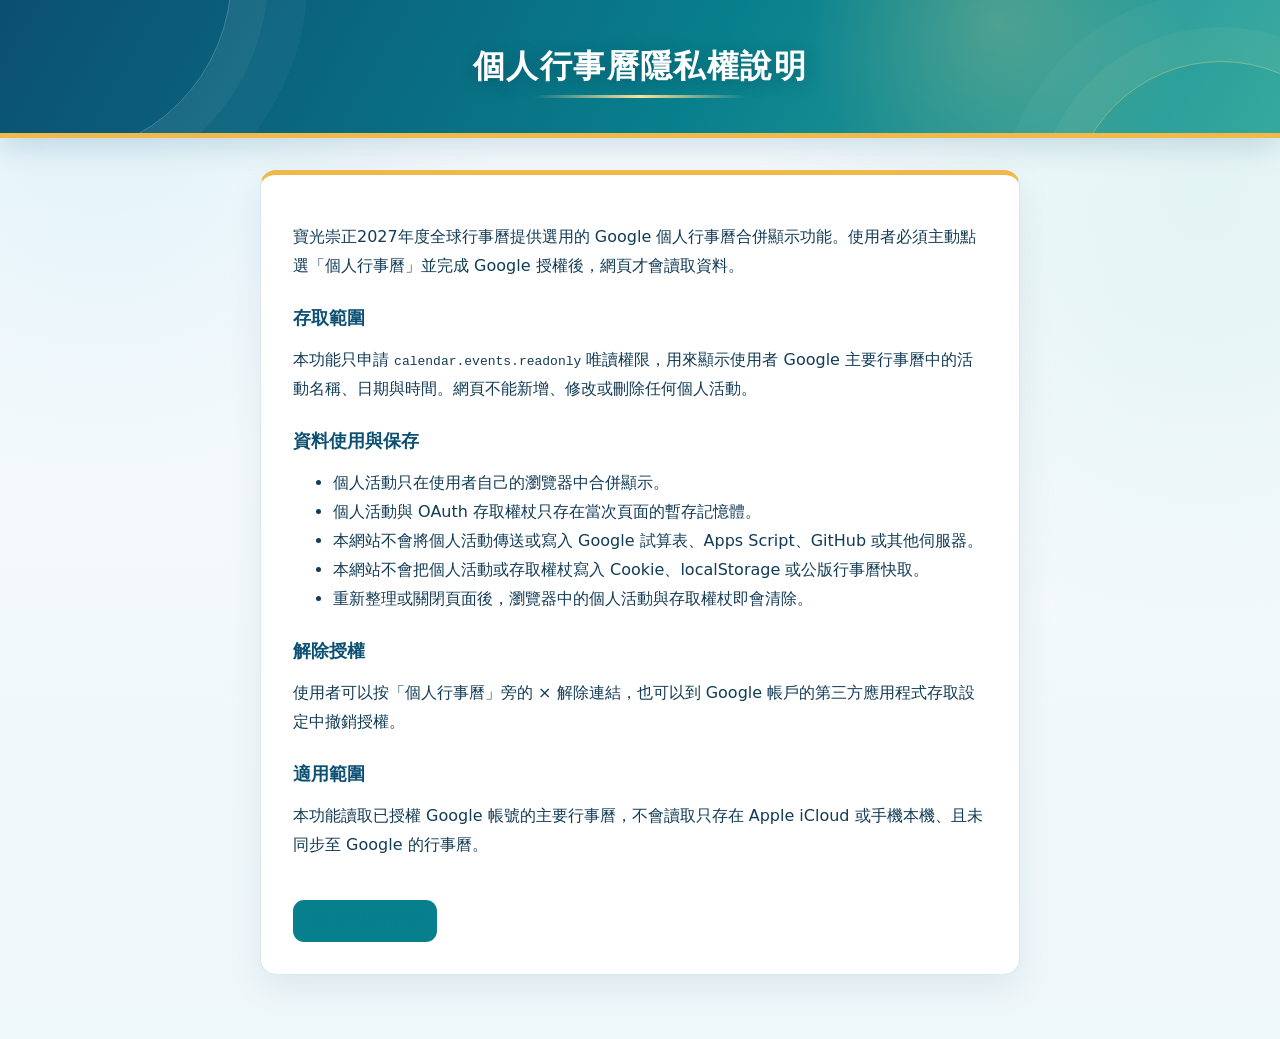
==== privacy.html @ 3e605c99 "新增個人 Google 行事曆合併顯示" ====
<!doctype html>
<html lang="zh-Hant">
<head>
  <meta charset="utf-8">
  <meta name="viewport" content="width=device-width,initial-scale=1,viewport-fit=cover">
  <meta name="description" content="寶光崇正2027年度全球行事曆個人行事曆隱私權說明">
  <meta name="theme-color" content="#087f8c">
  <title>個人行事曆隱私權說明</title>
  <link rel="stylesheet" href="styles.css?v=20260917-2">
</head>
<body>
  <header class="topbar">
    <div class="topbar-title"><h1>個人行事曆隱私權說明</h1></div>
  </header>
  <main class="privacy-page">
    <article class="privacy-card">
      <p>寶光崇正2027年度全球行事曆提供選用的 Google 個人行事曆合併顯示功能。使用者必須主動點選「個人行事曆」並完成 Google 授權後，網頁才會讀取資料。</p>

      <h2>存取範圍</h2>
      <p>本功能只申請 <code>calendar.events.readonly</code> 唯讀權限，用來顯示使用者 Google 主要行事曆中的活動名稱、日期與時間。網頁不能新增、修改或刪除任何個人活動。</p>

      <h2>資料使用與保存</h2>
      <ul>
        <li>個人活動只在使用者自己的瀏覽器中合併顯示。</li>
        <li>個人活動與 OAuth 存取權杖只存在當次頁面的暫存記憶體。</li>
        <li>本網站不會將個人活動傳送或寫入 Google 試算表、Apps Script、GitHub 或其他伺服器。</li>
        <li>本網站不會把個人活動或存取權杖寫入 Cookie、localStorage 或公版行事曆快取。</li>
        <li>重新整理或關閉頁面後，瀏覽器中的個人活動與存取權杖即會清除。</li>
      </ul>

      <h2>解除授權</h2>
      <p>使用者可以按「個人行事曆」旁的 × 解除連結，也可以到 Google 帳戶的第三方應用程式存取設定中撤銷授權。</p>

      <h2>適用範圍</h2>
      <p>本功能讀取已授權 Google 帳號的主要行事曆，不會讀取只存在 Apple iCloud 或手機本機、且未同步至 Google 的行事曆。</p>

      <a class="privacy-back" href="./">返回全球行事曆</a>
    </article>
  </main>
</body>
</html>
---- styles.css ----
:root {
  color-scheme: light;
  --ink: #17324a; --muted: #637586; --paper: #f5f8fa; --card: #ffffff;
  --line: #dbe4e9; --brand: #174e75; --brand-dark: #103954; --accent: #b9862f;
  font-family: "Noto Sans TC", "Microsoft JhengHei", system-ui, sans-serif;
}
* { box-sizing: border-box; }
body { margin: 0; background: var(--paper); color: var(--ink); }
button { font: inherit; }
.topbar { position: relative; display: flex; align-items: center; justify-content: center; min-height: 112px; padding: 1.1rem max(1rem, calc((100vw - 1420px) / 2)); color: white; text-align: center; background: linear-gradient(120deg, var(--brand-dark), var(--brand)); border-bottom: 4px solid var(--accent); }
.topbar-title {
  position: absolute;
  inset-inline: 0;
  width: 100%;
  padding: 0 11rem;
  text-align: center;
  pointer-events: none;
}
h1 {
  margin: 0;
  text-align: center;
  font-size: clamp(1.35rem, 3vw, 2rem); }
.icon-button, .month-button, .bulk-actions button { border: 1px solid rgba(255,255,255,.32); border-radius: .7rem; cursor: pointer; }
.icon-button { position: absolute; right: max(1rem, calc((100vw - 1420px) / 2)); padding: .65rem .85rem; color: white; background: rgba(255,255,255,.1); }
.icon-button { transition: transform .12s ease, background-color .12s ease, opacity .12s ease, box-shadow .12s ease; }
.icon-button:hover { background: rgba(255,255,255,.2); }
.icon-button:active, .icon-button.is-refreshing {
  transform: translateY(3px) scale(.98);
  background: rgba(255,255,255,.06);
  opacity: .7;
  box-shadow: inset 0 3px 7px rgba(0,0,0,.22);
}
.icon-button:disabled { cursor: wait; }
main { width: min(1420px, calc(100% - 2rem)); margin: 1.2rem auto 3rem; }
.top-controls-layout { display: contents; }
.utility-panels { display: grid; grid-template-columns: minmax(280px, .68fr) minmax(520px, 1.5fr); gap: .8rem; align-items: stretch; margin-top: .75rem; }
.utility-panels > .speech-panel, .utility-panels > .advanced-search { min-width: 0; margin-top: 0; padding: .85rem; }
.control-panel { padding: 1rem; background: var(--card); border: 1px solid var(--line); border-radius: 1rem; box-shadow: 0 8px 30px rgba(27,54,73,.06); }
.control-heading, .region-toolbar { display: flex; justify-content: space-between; gap: 1rem; align-items: flex-start; }
.control-heading h2 { margin: 0; font-size: 1.1rem; }
.region-toolbar p { margin: 0; color: var(--muted); }
.bulk-actions { display: flex; gap: .5rem; flex: none; }
.bulk-actions button { padding: .5rem .75rem; color: var(--brand); background: white; border-color: #b9cad5; }
.region-tabs { display: grid; grid-template-columns: repeat(2, minmax(120px, 220px)); gap: .55rem; margin-top: .65rem; padding-bottom: .65rem; border-bottom: 1px solid var(--line); }
.region-tab { padding: .68rem 1rem; border: 1px solid #b9cad5; border-radius: .75rem; color: var(--brand); background: #f7fafc; cursor: pointer; font-weight: 800; }
.region-tab.active { color: white; border-color: var(--brand); background: var(--brand); box-shadow: 0 4px 14px rgba(23,78,117,.2); }
.region-toolbar { align-items: center; margin-top: .6rem; }
.filters { display: flex; flex-wrap: wrap; gap: .55rem; margin-top: .65rem; }
.advanced-search { margin-top: 1rem; padding-top: 1rem; border-top: 1px solid var(--line); }
.search-heading { display: flex; align-items: flex-start; justify-content: space-between; gap: 1rem; }
.search-heading h3 { margin: 0; font-size: 1rem; }
.clear-search { flex: none; padding: .48rem .72rem; color: var(--brand); background: white; border: 1px solid #b9cad5; border-radius: .6rem; cursor: pointer; }
.clear-search:hover { background: #eef5f8; }
.search-builder { display: grid; grid-template-columns: minmax(150px,1fr) 64px minmax(150px,1fr); gap: .55rem; align-items: end; margin-top: .55rem; }
.search-term, .search-operator { display: grid; gap: .28rem; color: var(--muted); font-size: .78rem; font-weight: 700; }
.search-term input, .search-operator select { width: 100%; min-height: 42px; padding: .55rem .65rem; color: var(--ink); background: #fff; border: 1px solid #b9cad5; border-radius: .6rem; font: inherit; }
.search-term input:focus, .search-operator select:focus { outline: 3px solid #b9dff2; border-color: var(--brand); }
.search-operator { width: 64px; }
.filter-chip { position: relative; }
.filter-chip input { position: absolute; opacity: 0; pointer-events: none; }
.filter-chip label { display: inline-flex; align-items: center; gap: .45rem; min-height: 42px; padding: .55rem .75rem; border: 1px solid var(--line); border-radius: 999px; background: #f8fafb; cursor: pointer; font-size: .92rem; }
.filter-chip label::before { content: ""; width: .72rem; height: .72rem; border-radius: 50%; background: var(--chip-color); box-shadow: 0 0 0 2px white, 0 0 0 3px var(--chip-color); }
.filter-chip input:checked + label { color: white; background: var(--chip-color); border-color: var(--chip-color); box-shadow: 0 4px 14px color-mix(in srgb, var(--chip-color), transparent 70%); }
.filter-chip input:checked + label::before { background: white; box-shadow: none; }
.filter-chip input:focus-visible + label, .region-tab:focus-visible { outline: 3px solid #8fc8e7; outline-offset: 2px; }
.calendar-toolbar { display: grid; grid-template-columns: 48px 1fr 48px; align-items: center; text-align: center; gap: 1rem; margin: 1.6rem 0 1rem; }
.calendar-toolbar h2 { margin: 0; font-size: 1.55rem; }
.year-label { margin: 0; color: var(--muted); font-size: .86rem; letter-spacing: .12em; }
.month-button { width: 48px; height: 48px; color: var(--brand); background: white; border-color: var(--line); font-size: 2rem; line-height: 1; }
.column-legend { display: grid; grid-template-columns: 130px 1fr 1fr; margin: 0 0 .45rem; color: var(--muted); font-size: .8rem; font-weight: 750; text-align: center; }
.column-legend span:first-child { grid-column: 2; }
.status { padding: 2rem; text-align: center; color: var(--muted); }
.status.error { color: #9d2c25; background: #fff1ef; border-radius: .8rem; }
.status[hidden] { display: none; }
.calendar { display: grid; gap: .85rem; }
.date-card { display: grid; grid-template-columns: 130px 1fr; overflow: hidden; background: var(--card); border: 1px solid var(--line); border-radius: .9rem; }
.date-meta { padding: .95rem; background: #edf4f7; border-right: 1px solid var(--line); }
.date-meta time { display: block; font-size: 1.1rem; font-weight: 800; }
.weekday { display: inline-block; margin-top: .35rem; padding: .15rem .5rem; color: white; background: var(--brand); border-radius: 999px; font-size: .8rem; }
.lunar, .week { margin-top: .45rem; color: var(--muted); font-size: .82rem; }
.event-columns { display: grid; grid-template-columns: minmax(0,1fr) minmax(0,1fr); }
.event-column { min-width: 0; padding: .7rem; }
.event-column + .event-column { border-left: 2px solid #d6e0e6; }
.event-column-title { margin: 0 0 .5rem; padding: .35rem .5rem; color: var(--muted); background: #f3f7f9; border-radius: .45rem; font-size: .78rem; text-align: center; }
.events { display: grid; gap: .55rem; }
.event { position: relative; padding: .78rem .85rem .78rem 1.05rem; border: 1px solid color-mix(in srgb, var(--event-color), white 68%); border-radius: .65rem; background: linear-gradient(100deg, color-mix(in srgb, var(--event-color), white 91%), white 48%); }
.event::before { content: ""; position: absolute; inset: 0 auto 0 0; width: 6px; background: var(--event-color); border-radius: .65rem 0 0 .65rem; }
.event-name { margin: 0; color: color-mix(in srgb, var(--event-color), #102f47 42%); font-weight: 800; line-height: 1.55; white-space: pre-line; overflow-wrap: anywhere; }
.event-category { display: inline-flex; align-items: center; margin: .38rem 0 0; padding: .18rem .5rem; color: color-mix(in srgb, var(--event-color), #102f47 35%); background: color-mix(in srgb, var(--event-color), white 87%); border: 1px solid color-mix(in srgb, var(--event-color), white 70%); border-radius: 999px; font-size: .78rem; font-weight: 650; }
.column-empty::after { content: "本日無活動"; display: block; padding: 1.25rem .5rem; color: #9aaab5; text-align: center; font-size: .8rem; }
.empty { padding: 3rem 1rem; text-align: center; color: var(--muted); background: white; border: 1px dashed #bdccd4; border-radius: 1rem; }
footer { padding: 1rem; text-align: center; color: var(--muted); font-size: .82rem; }
footer a { color: var(--brand); text-underline-offset: .18em; }

.privacy-page { width: min(760px, calc(100% - 2rem)); margin: 2rem auto 4rem; }
.privacy-card { padding: clamp(1rem, 4vw, 2rem); background: white; border: 1px solid var(--line); border-top: 5px solid var(--accent); border-radius: 1rem; box-shadow: 0 12px 36px rgba(27,54,73,.08); }
.privacy-card h2 { margin-top: 1.6rem; color: var(--brand-dark); font-size: 1.12rem; }
.privacy-card p, .privacy-card li { line-height: 1.8; }
.privacy-card a { color: var(--brand); }
.privacy-back { display: inline-flex; margin-top: 1.5rem; padding: .65rem 1rem; color: white; background: var(--brand); border-radius: .7rem; text-decoration: none; font-weight: 700; }

@media (max-width: 760px) {
  .topbar { min-height: 92px; }
  .topbar-title {
    width: 100%;
    padding: 0 4.8rem;
  }
  .icon-button span { display: none; }
  main { width: min(100% - 1rem, 1420px); margin-top: .5rem; }
  .control-heading { display: block; }
  .region-tabs { grid-template-columns: 1fr 1fr; }
  .region-toolbar { align-items: flex-start; }
  .region-toolbar p { font-size: .86rem; }
  .filters { flex-wrap: nowrap; overflow-x: auto; padding: .15rem .1rem .5rem; scrollbar-width: thin; }
  .search-heading { align-items: center; }
  .search-builder { grid-template-columns: minmax(0, 1fr) 52px minmax(0, 1fr); gap: .4rem; }
  .search-term, .search-operator { min-width: 0; }
  .search-operator { width: 52px; }
  .search-operator select { padding-inline: .45rem 1.25rem; }
  .filter-chip { flex: none; }
  .column-legend { display: none; }
  .date-card { grid-template-columns: 1fr; }
  .date-meta { display: grid; grid-template-columns: auto auto 1fr; align-items: center; gap: .45rem; border-right: 0; border-bottom: 1px solid var(--line); }
  .date-meta time { font-size: 1rem; }
  .weekday, .lunar, .week { margin: 0; }
  .week { text-align: right; }
  .event-columns { grid-template-columns: 1fr; }
  .event-column + .event-column { border-left: 0; border-top: 2px solid #d6e0e6; }
  .event-column-title { position: sticky; top: 0; z-index: 1; }
}

@media (max-width: 900px) {
  .utility-panels { display: flex; flex-direction: column; }
  .utility-panels > .advanced-search { order: 1; }
  .utility-panels > .speech-panel { order: 2; }
}


/* 免費瀏覽器語音朗讀 */
.speech-panel { margin-top: 1rem; padding: 1rem; background: var(--card); border: 1px solid var(--line); border-radius: 1rem; box-shadow: 0 8px 30px rgba(27,54,73,.05); }
.speech-heading { display: flex; align-items: flex-start; justify-content: space-between; gap: 1rem; }
.speech-heading h3 { margin: 0; font-size: 1rem; }
.speech-heading p { margin: .28rem 0 0; color: var(--muted); font-size: .84rem; }
.speech-actions { display: flex; justify-content: center; gap: .7rem; margin-top: .8rem; }
.speech-actions button, .floating-speech-controls button { display: grid; width: 52px; height: 48px; place-items: center; padding: 0; color: var(--brand); background: white; border: 1px solid #b9cad5; border-radius: .65rem; cursor: pointer; font-size: 1.25rem; font-weight: 800; line-height: 1; }
.speech-actions button:hover:not(:disabled), .floating-speech-controls button:hover:not(:disabled) { background: #eef5f8; }
.speech-actions button:active:not(:disabled), .floating-speech-controls button:active:not(:disabled) { transform: translateY(2px); }
.speech-actions button:disabled, .floating-speech-controls button:disabled { opacity: .45; cursor: not-allowed; }
.speech-actions .speech-primary, .floating-speech-controls .speech-primary { color: white; background: var(--brand); border-color: var(--brand); }
.speech-actions .speech-primary:hover:not(:disabled), .floating-speech-controls .speech-primary:hover:not(:disabled) { background: var(--brand-dark); }
.floating-speech-controls { position: fixed; z-index: 1000; top: calc(env(safe-area-inset-top, 0px) + .65rem); left: 50%; display: flex; gap: .45rem; padding: .42rem .55rem; transform: translateX(-50%); border: 1px solid rgba(185,134,47,.72); border-radius: .9rem; background: rgba(255,255,255,.94); box-shadow: 0 8px 26px rgba(16,57,84,.24); -webkit-backdrop-filter: blur(10px); backdrop-filter: blur(10px); }
.floating-speech-controls[hidden] { display: none; }
.floating-speech-controls button { width: 46px; height: 42px; border-radius: .58rem; font-size: 1.1rem; box-shadow: 0 2px 7px rgba(16,57,84,.1); }
.speech-status { margin: .65rem 0 0; color: var(--muted); font-size: .82rem; text-align: center; }
.speech-status:empty { display: none; }
.date-card { cursor: pointer; transition: box-shadow .15s ease, border-color .15s ease; }
.date-card:focus-visible { outline: 3px solid #8fc8e7; outline-offset: 2px; }
.date-card.speech-selected { border-color: #2d86b5; box-shadow: 0 0 0 3px rgba(45,134,181,.18); }
.event.speech-active { outline: 4px solid color-mix(in srgb, var(--event-color), transparent 55%); outline-offset: 2px; animation: speechPulse 1.2s ease-in-out infinite alternate; }
.date-meta.speech-active { background: #dceef7; box-shadow: inset 5px 0 0 #2d86b5; }
@keyframes speechPulse { from { filter: none; } to { filter: brightness(.94); } }

@media (max-width: 760px) {
  .speech-heading { display: block; }
  .speech-actions { flex-wrap: nowrap; }
}


/* 手機版分類橫向滑動提示與輔助按鈕 */
.filter-scroll-guide { display: none; }

@media (max-width: 760px) {
  .filter-scroll-guide {
    display: flex;
    align-items: center;
    gap: .55rem;
    margin-top: .72rem;
    color: var(--muted);
  }
  .filter-scroll-guide.is-hidden { display: none; }
  .filter-scroll-arrow {
    flex: 0 0 38px;
    width: 38px;
    height: 38px;
    padding: 0;
    color: var(--brand);
    background: #f7fafc;
    border: 1px solid #b9cad5;
    border-radius: 999px;
    cursor: pointer;
    font-size: 1.55rem;
    line-height: 1;
    transition: opacity .15s ease, transform .12s ease, background-color .15s ease;
  }
  .filter-scroll-arrow:active:not(:disabled) {
    transform: translateY(2px);
    background: #e7f1f6;
  }
  .filter-scroll-arrow:disabled {
    opacity: .25;
    cursor: default;
  }
  .filter-scroll-message {
    display: flex;
    flex: 1;
    min-width: 0;
    align-items: center;
    gap: .45rem;
    color: #6a7e8d;
    font-size: .78rem;
    font-weight: 700;
    white-space: nowrap;
  }
  .filter-scroll-line {
    height: 1px;
    flex: 1;
    min-width: 12px;
    background: #bfd0da;
  }
  .filters {
    margin-top: .42rem;
    scroll-behavior: smooth;
    scroll-snap-type: x proximity;
    scrollbar-width: none;
    overscroll-behavior-inline: contain;
    -webkit-overflow-scrolling: touch;
  }
  .filters::-webkit-scrollbar { display: none; }
  .filter-chip { scroll-snap-align: start; }
}


/* =========================================================
   視覺美編升級 2026-09-14
   僅調整色彩、層次與排版觀感，不變更任何功能及結構
   ========================================================= */
:root {
  --ink: #123b56;
  --muted: #607b8d;
  --paper: #f3f9fc;
  --card: #ffffff;
  --line: #d7e8ef;
  --brand: #087f8c;
  --brand-dark: #0b4f73;
  --accent: #f1b94a;
  --sky: #4fb4d8;
  --mint: #44b9a7;
}

body {
  background:
    radial-gradient(circle at 8% 8%, rgba(79,180,216,.13), transparent 25rem),
    radial-gradient(circle at 94% 18%, rgba(68,185,167,.11), transparent 28rem),
    linear-gradient(180deg, #f8fcfe 0%, var(--paper) 52%, #eef7fa 100%);
}

/* 年度行事曆 Banner */
.topbar {
  isolation: isolate;
  overflow: hidden;
  min-height: 138px;
  background:
    radial-gradient(circle at 78% 16%, rgba(255,220,132,.22), transparent 12rem),
    linear-gradient(120deg, #0b4f73 0%, #087f8c 55%, #35a99e 100%);
  border-bottom: 5px solid var(--accent);
  box-shadow: 0 8px 28px rgba(11,79,115,.18);
}
.topbar::before,
.topbar::after {
  content: "";
  position: absolute;
  z-index: -1;
  pointer-events: none;
  border-radius: 50%;
}
.topbar::before {
  width: 360px;
  height: 360px;
  left: -130px;
  top: -205px;
  border: 1px solid rgba(255,255,255,.24);
  box-shadow:
    0 0 0 36px rgba(255,255,255,.045),
    0 0 0 76px rgba(255,255,255,.035);
}
.topbar::after {
  width: 300px;
  height: 300px;
  right: -92px;
  bottom: -230px;
  border: 1px solid rgba(255,220,132,.38);
  box-shadow:
    0 0 0 34px rgba(255,220,132,.05),
    0 0 0 70px rgba(255,255,255,.035);
}
.topbar-title {
  z-index: 1;
}
.topbar-title h1 {
  display: inline-block;
  position: relative;
  letter-spacing: .045em;
  text-shadow: 0 3px 16px rgba(1,39,57,.3);
}
.topbar-title h1::after {
  content: "";
  position: absolute;
  left: 18%;
  right: 18%;
  bottom: -.6rem;
  height: 3px;
  border-radius: 999px;
  background: linear-gradient(90deg, transparent, #ffe09a, transparent);
}
.icon-button {
  z-index: 2;
  border-color: rgba(255,255,255,.55);
  background: rgba(255,255,255,.16);
  box-shadow: 0 6px 18px rgba(4,48,65,.14);
  backdrop-filter: blur(8px);
}
.icon-button:hover {
  background: rgba(255,255,255,.27);
}

/* 主要控制區 */
main {
  margin-top: 1.55rem;
}
.control-panel,
.speech-panel {
  border-color: rgba(152,195,211,.55);
  box-shadow:
    0 14px 40px rgba(32,93,119,.08),
    0 2px 8px rgba(32,93,119,.04);
}
.control-panel {
  position: relative;
  overflow: hidden;
  padding: 1rem;
  border-top: 4px solid #4fb4d8;
}
.control-panel::before {
  content: "";
  position: absolute;
  inset: 0 0 auto;
  height: 72px;
  pointer-events: none;
  background: linear-gradient(100deg, rgba(79,180,216,.08), rgba(68,185,167,.045), transparent 65%);
}
.control-heading,
.region-tabs,
.region-toolbar,
.filters,
.advanced-search {
  position: relative;
}
.control-heading h2,
.search-heading h3,
.speech-heading h3 {
  color: #0a5376;
  letter-spacing: .02em;
}
.control-heading h2::before,
.search-heading h3::before,
.speech-heading h3::before {
  content: "";
  display: inline-block;
  width: .34rem;
  height: 1em;
  margin-right: .48rem;
  vertical-align: -.1em;
  border-radius: 999px;
  background: linear-gradient(180deg, #34aeb0, #4c9fe0);
}
.control-heading p,
.region-toolbar p,
.search-heading p,
.speech-heading p {
  color: #647f91;
}

/* 按鈕 */
.bulk-actions button,
.clear-search,
.speech-actions button,
.month-button {
  border-color: #b8d5df;
  color: #0d6284;
  background: linear-gradient(180deg, #ffffff, #f4fafc);
  box-shadow: 0 2px 7px rgba(40,105,130,.06);
  transition: transform .12s ease, border-color .15s ease, background-color .15s ease, box-shadow .15s ease;
}
.bulk-actions button:hover,
.clear-search:hover,
.speech-actions button:hover:not(:disabled),
.month-button:hover:not(:disabled) {
  border-color: #72b7cd;
  background: #eaf7fb;
  box-shadow: 0 5px 14px rgba(40,105,130,.11);
}
.bulk-actions button:active,
.clear-search:active,
.month-button:active:not(:disabled) {
  transform: translateY(2px);
}

/* 台灣／全球頁籤 */
.region-tabs {
  gap: .7rem;
  padding-top: .15rem;
}
.region-tab {
  min-height: 52px;
  border-color: #b8d5df;
  color: #176686;
  background: linear-gradient(180deg, #ffffff, #f0f8fb);
  transition: transform .14s ease, box-shadow .18s ease, background .18s ease;
}
.region-tab:hover {
  transform: translateY(-1px);
  border-color: #75bcd0;
  background: #effbfc;
}
.region-tab.active {
  border-color: transparent;
  background: linear-gradient(125deg, #0876a1, #11979c);
  box-shadow: 0 8px 20px rgba(8,127,140,.22);
}
.region-toolbar p {
  font-weight: 700;
}
.region-toolbar p::before {
  content: "";
  display: inline-block;
  width: .55rem;
  height: .55rem;
  margin-right: .42rem;
  border-radius: 50%;
  background: var(--accent);
  box-shadow: 0 0 0 4px rgba(241,185,74,.15);
}

/* 分類膠囊：保持分類色，但提高明亮度 */
.filter-chip label {
  min-height: 44px;
  border-color: #d4e5eb;
  color: #174c68;
  background: rgba(255,255,255,.88);
  box-shadow: 0 2px 8px rgba(41,95,116,.045);
  transition: transform .13s ease, box-shadow .16s ease, background .16s ease;
}
.filter-chip label:hover {
  transform: translateY(-1px);
  border-color: color-mix(in srgb, var(--chip-color), white 50%);
  background: color-mix(in srgb, var(--chip-color), white 94%);
  box-shadow: 0 6px 15px rgba(41,95,116,.09);
}
.filter-chip input:checked + label {
  color: white;
  border-color: color-mix(in srgb, var(--chip-color), white 15%);
  background: linear-gradient(
    135deg,
    color-mix(in srgb, var(--chip-color), white 10%),
    color-mix(in srgb, var(--chip-color), white 24%)
  );
  box-shadow:
    0 7px 18px color-mix(in srgb, var(--chip-color), transparent 72%),
    inset 0 1px 0 rgba(255,255,255,.22);
  text-shadow: 0 1px 2px rgba(0,0,0,.12);
}

/* 搜尋區 */
.advanced-search {
  margin-top: 1.2rem;
  padding: .9rem;
  border: 1px solid #d8ebf1;
  border-radius: .85rem;
  background:
    linear-gradient(120deg, rgba(79,180,216,.075), rgba(68,185,167,.045)),
    #fbfdfe;
}
.search-term input,
.search-operator select {
  border-color: #b8d5df;
  background: rgba(255,255,255,.95);
  box-shadow: inset 0 1px 2px rgba(20,73,96,.035);
}
.search-term input:focus,
.search-operator select:focus {
  outline: 3px solid rgba(79,180,216,.24);
  border-color: #43a8c7;
}
/* 朗讀區 */
.speech-panel {
  position: relative;
  overflow: hidden;
  border-top: 4px solid var(--accent);
  background:
    linear-gradient(110deg, rgba(255,233,178,.13), rgba(80,184,195,.045) 58%),
    white;
}
.speech-actions .speech-primary {
  border-color: transparent;
  background: linear-gradient(125deg, #0876a1, #11979c);
  box-shadow: 0 6px 16px rgba(8,127,140,.2);
}
.speech-actions .speech-primary:hover:not(:disabled) {
  background: linear-gradient(125deg, #096a91, #0d888e);
}

/* 月份及日期卡片 */
.calendar-toolbar {
  margin-top: 1.8rem;
}
.calendar-toolbar h2 {
  color: #0b5477;
  font-size: 1.75rem;
}
.year-label {
  color: #6a8191;
}
.month-button {
  border-radius: 999px;
  color: white;
  border-color: transparent;
  background: linear-gradient(145deg, #3fa8d0, #087f8c);
  box-shadow: 0 7px 18px rgba(8,127,140,.18);
}
.column-legend span {
  margin: 0 .35rem;
  padding: .42rem .6rem;
  border: 1px solid #d6e8ee;
  border-radius: .55rem;
  background: rgba(255,255,255,.78);
}
.date-card {
  border-color: #d3e5ec;
  box-shadow: 0 8px 24px rgba(32,93,119,.07);
  transition: transform .15s ease, box-shadow .15s ease, border-color .15s ease;
}
.date-card:hover {
  border-color: #b5d8e3;
  box-shadow: 0 12px 30px rgba(32,93,119,.11);
}
.date-meta {
  background:
    linear-gradient(145deg, rgba(79,180,216,.18), rgba(68,185,167,.10)),
    #f3fafc;
}
.date-meta time {
  color: #0b5477;
}
.weekday {
  background: linear-gradient(120deg, #1787b1, #0f9d99);
  box-shadow: 0 3px 8px rgba(8,127,140,.16);
}
.event-column-title {
  color: #477286;
  background: linear-gradient(90deg, #eef8fb, #f4faf9);
}
.event {
  border-color: color-mix(in srgb, var(--event-color), white 62%);
  background:
    linear-gradient(105deg, color-mix(in srgb, var(--event-color), white 88%), #ffffff 60%);
  box-shadow: 0 3px 10px color-mix(in srgb, var(--event-color), transparent 91%);
}
.event::before {
  width: 7px;
}
.event-category {
  background: color-mix(in srgb, var(--event-color), white 84%);
}
.empty,
.status.error {
  border-color: #c9e1e9;
}
footer {
  color: #6f8796;
}

@media (max-width: 760px) {
  .topbar {
    min-height: 112px;
  }
  .topbar::before {
    width: 250px;
    height: 250px;
    left: -115px;
    top: -150px;
  }
  .topbar::after {
    width: 220px;
    height: 220px;
    right: -100px;
    bottom: -165px;
  }
  .topbar-title h1 {
    letter-spacing: .015em;
    line-height: 1.32;
  }
  .topbar-title h1::after {
    bottom: -.38rem;
  }
  main {
    margin-top: .8rem;
  }
  .control-panel,
  .speech-panel {
    border-radius: .9rem;
  }
  .control-panel {
    padding: 1rem;
  }
  .advanced-search {
    margin-inline: -.15rem;
    padding: .9rem;
  }
  .region-tab {
    min-height: 50px;
  }
  .filter-chip label {
    min-height: 46px;
  }
  .date-card:hover {
    transform: none;
  }
}

@media (prefers-reduced-motion: reduce) {
  *,
  *::before,
  *::after {
    scroll-behavior: auto !important;
    transition-duration: .01ms !important;
    animation-duration: .01ms !important;
    animation-iteration-count: 1 !important;
  }
}


/* =========================================================
   手機版無障礙字體控制 2026-09-14
   以重新排版取代整頁視覺縮放，避免內容超出螢幕
   ========================================================= */
.font-size-controls {
  display: none;
}

@media (max-width: 760px) {
  html {
    -webkit-text-size-adjust: 100%;
    text-size-adjust: 100%;
  }
  html[data-font-level="0"] { font-size: 15px; }
  html[data-font-level="1"] { font-size: 16px; }
  html[data-font-level="2"] { font-size: 18px; }
  html[data-font-level="3"] { font-size: 20px; }

  body {
    width: 100%;
    max-width: 100%;
    overflow-x: hidden;
  }
  main,
  .control-panel,
  .speech-panel,
  .date-card,
  .event-columns,
  .event-column,
  .advanced-search {
    min-width: 0;
    max-width: 100%;
  }

  .control-heading {
    display: grid;
    grid-template-columns: minmax(0, 1fr) auto;
    align-items: end;
    gap: .7rem;
  }
  .control-heading > div:first-child {
    grid-column: 1 / -1;
    min-width: 0;
  }
  .font-size-controls {
    grid-column: 2;
    display: grid;
    grid-template-columns: 44px 42px 44px;
    grid-template-rows: auto 44px;
    align-items: center;
    justify-items: center;
    gap: .25rem;
    color: #4e7184;
  }
  .font-size-label {
    grid-column: 1 / -1;
    font-size: 12px;
    font-weight: 750;
    letter-spacing: .04em;
  }
  .font-size-button {
    display: grid;
    width: 44px;
    height: 44px;
    place-items: center;
    padding: 0;
    color: #087f8c;
    background: linear-gradient(180deg, #ffffff, #eef9fb);
    border: 1px solid #a9ced9;
    border-radius: 999px;
    box-shadow: 0 4px 12px rgba(23,104,131,.1);
    cursor: pointer;
    touch-action: manipulation;
    transition: transform .12s ease, background .15s ease, opacity .15s ease;
  }
  .font-size-button svg {
    width: 25px;
    height: 25px;
    fill: none;
    stroke: currentColor;
    stroke-width: 1.9;
    stroke-linecap: round;
    stroke-linejoin: round;
  }
  .font-size-button:active:not(:disabled) {
    transform: translateY(2px) scale(.96);
    background: #dff4f6;
  }
  .font-size-button:disabled {
    opacity: .3;
    cursor: default;
  }
  .font-scale-value {
    min-width: 42px;
    color: #0b5477;
    font-family: ui-monospace, SFMono-Regular, Menlo, monospace;
    font-size: 12px;
    font-weight: 800;
    text-align: center;
  }

  .bulk-actions {
    min-width: 0;
    flex-wrap: wrap;
  }
  .region-toolbar {
    flex-wrap: wrap;
  }
  .region-toolbar > p {
    flex: 1 1 120px;
    min-width: 0;
  }
  .region-toolbar .bulk-actions {
    margin-left: auto;
  }
  .search-builder {
    grid-template-columns: minmax(0, 1fr) 52px minmax(0, 1fr);
    gap: .4rem;
  }
  .search-term,
  .search-operator {
    min-width: 0;
  }
  .search-term input,
  .search-operator select {
    min-width: 0;
    padding-inline: .45rem 1.25rem;
  }
  .speech-actions button {
    min-width: 0;
    white-space: normal;
  }
  .topbar-title h1,
  .control-heading p,
  .region-toolbar p,
  .event-name,
  .event-category,
  .speech-status,
  footer {
    overflow-wrap: anywhere;
  }
}

@media (max-width: 360px) {
  .control-heading {
    grid-template-columns: 1fr;
  }
  .font-size-controls {
    grid-column: 1;
    justify-self: end;
  }
}


/* =========================================================
   手機版頂部控制列重排 2026-09-14
   第一排：台灣／全球／縮小／放大
   ========================================================= */
@media (max-width: 760px) {
  .control-panel {
    display: grid;
    grid-template-columns: auto minmax(0, 1fr);
    column-gap: 10px;
  }

  .control-heading {
    display: contents;
  }

  .control-heading > div:first-child {
    grid-column: 1 / -1;
    grid-row: 1;
  }

  .region-tabs {
    grid-column: 1 / -1;
    grid-row: 2;
    align-self: center;
    justify-self: center;
    display: flex;
    width: max-content;
    max-width: 100%;
    gap: 6px;
    margin: .5rem 0 0;
    padding: 0;
    border-bottom: 0;
  }

  .region-tab {
    flex: 0 0 auto;
    width: auto;
    min-width: 0;
    min-height: 44px;
    padding: 8px 12px;
    border-radius: .65rem;
    font-size: 15px;
    white-space: nowrap;
  }

  .font-size-controls {
    grid-column: 1 / -1;
    grid-row: 3;
    justify-self: end;
    display: grid;
    grid-template-columns: auto 44px 42px 44px;
    grid-template-rows: 44px;
    align-items: center;
    gap: .3rem;
    margin-top: .45rem;
  }

  .font-size-label {
    grid-column: auto;
    font-size: 13px;
    white-space: nowrap;
  }

  .region-toolbar {
    grid-column: 1 / -1;
    grid-row: 4;
  }

  .filter-scroll-guide {
    grid-column: 1 / -1;
    grid-row: 5;
  }

  .filters {
    grid-column: 1 / -1;
    grid-row: 6;
  }

  .advanced-search {
    grid-column: 1 / -1;
    grid-row: 7;
  }
}

@media (max-width: 350px) {
  .control-panel {
    column-gap: 6px;
  }

  .region-tabs {
    gap: 4px;
  }

  .region-tab {
    padding-inline: 9px;
    font-size: 14px;
  }

}


/* 電腦版：地區、逐日朗讀與進階搜尋整合為同一橫排 */
@media (min-width: 1100px) {
  .top-controls-layout {
    display: grid;
    grid-template-columns: minmax(250px, 300px) minmax(270px, 320px) minmax(480px, 650px);
    column-gap: 14px;
    align-items: stretch;
    justify-content: space-between;
    padding: 1rem;
    background: var(--card);
    border: 1px solid var(--line);
    border-radius: 1rem;
    box-shadow: 0 8px 30px rgba(27,54,73,.06);
  }

  .control-panel {
    display: contents;
  }

  .control-heading,
  .region-toolbar,
  .filters {
    grid-column: 1 / -1;
  }

  .region-top-row {
    grid-column: 1;
    grid-row: 2;
    display: flex;
    min-width: 0;
    align-items: center;
    padding: .85rem;
    background: linear-gradient(135deg, #fffdf8, #f7fbfc);
    border: 1px solid var(--line);
    border-top: 4px solid var(--accent);
    border-radius: 1rem;
    box-shadow: 0 8px 24px rgba(27,54,73,.06);
  }

  .region-top-row .region-tabs {
    width: 100%;
    grid-template-columns: repeat(2, minmax(0, 1fr));
    margin: 0;
    padding: 0;
    border-bottom: 0;
  }

  .utility-panels {
    display: contents;
  }

  .utility-panels > .speech-panel,
  .utility-panels > .advanced-search {
    min-width: 0;
    margin: 0;
    padding: .85rem;
    border: 1px solid var(--line);
    border-top: 4px solid var(--accent);
    border-radius: 1rem;
    box-shadow: 0 8px 24px rgba(27,54,73,.06);
  }

  .utility-panels > .speech-panel {
    grid-column: 2;
    grid-row: 2;
  }

  .utility-panels > .advanced-search {
    grid-column: 3;
    grid-row: 2;
    background: linear-gradient(135deg, #f7fcfe, #edf8fb);
  }

  .utility-panels .speech-heading p {
    margin-top: .2rem;
  }

  .utility-panels .speech-actions {
    margin-top: .6rem;
  }

  .utility-panels .search-heading {
    align-items: center;
  }

  .utility-panels .search-builder {
    grid-template-columns: minmax(120px, 1fr) 56px minmax(120px, 1fr);
    gap: .45rem;
    margin-top: .45rem;
  }

  .utility-panels .search-operator {
    width: 56px;
  }

  .region-toolbar {
    grid-row: 3;
  }

  .filters {
    grid-row: 4;
  }
}


/* 手機版：台灣、全球與字體縮放合併為同一橫排 */
@media (max-width: 760px) {
  .region-top-row {
    grid-column: 1 / -1;
    grid-row: 2;
    display: flex;
    width: 100%;
    min-width: 0;
    align-items: center;
    justify-content: center;
    gap: 7px;
    margin: .5rem 0 0;
  }

  .region-top-row .region-tabs {
    grid-column: auto;
    grid-row: auto;
    flex: 0 0 auto;
    width: auto;
    margin: 0;
  }

  .region-top-row .font-size-controls {
    grid-column: auto;
    grid-row: auto;
    display: flex;
    flex: 0 0 auto;
    grid-template-columns: none;
    grid-template-rows: none;
    justify-self: auto;
    gap: 6px;
    margin: 0;
  }

  .region-top-row .font-size-button {
    width: 44px;
    height: 44px;
  }

  .region-toolbar {
    grid-row: 3;
  }

  .filter-scroll-guide {
    grid-row: 4;
  }

  .filters {
    grid-row: 5;
  }

  .advanced-search {
    grid-row: 6;
  }
}

@media (max-width: 360px) {
  .region-top-row {
    gap: 4px;
  }

  .region-top-row .region-tabs,
  .region-top-row .font-size-controls {
    gap: 4px;
  }

  .region-top-row .font-size-button {
    width: 40px;
    height: 40px;
  }
}


/* 手機版 Banner 標題固定：不受無障礙字體放大縮小控制影響 */
@media (max-width: 760px) {
  .topbar-title {
    padding-inline: 0.75rem;
  }

  .topbar-title h1 {
    max-width: 100%;
    font-size: clamp(15px, 4.6vw, 18px);
    line-height: 1.2;
    white-space: nowrap;
    overflow-wrap: normal;
  }
}

@media (max-width: 360px) {
  .topbar-title {
    padding-right: 4.2rem;
    padding-left: 0.5rem;
  }

  .topbar-title h1 {
    font-size: 14px;
  }
}


/* 手機版 Banner 第二階段：標題放大 200%、置中，重新整理鍵縮小靠右 */
@media (max-width: 760px) {
  .topbar-title {
    inset: auto;
    top: 50%;
    left: 50%;
    display: flex;
    width: 100%;
    padding-inline: 0;
    justify-content: center;
    align-items: center;
    text-align: center;
    transform: translate(-50%, -50%);
  }

  .topbar-title h1 {
    flex: none;
    font-size: clamp(30px, 9.2vw, 36px);
    line-height: 1.15;
    letter-spacing: 0;
    white-space: nowrap;
    overflow-wrap: normal;
    transform: scaleX(0.72);
    transform-origin: center;
  }

  .icon-button {
    right: 8px;
    width: 36px;
    height: 36px;
    padding: 0;
    font-size: 17px;
    line-height: 1;
    border-radius: 9px;
  }
}

@media (max-width: 360px) {
  .topbar-title {
    padding-inline: 0;
  }

  .topbar-title h1 {
    font-size: 28px;
    transform: scaleX(0.68);
  }

  .icon-button {
    right: 6px;
    width: 34px;
    height: 34px;
    font-size: 16px;
  }
}


/* 重新整理鍵移至「選擇要查看的行事曆」標題列右側 */
.filter-heading-copy {
  flex: 1 1 auto;
  min-width: 0;
}

.filter-title-row {
  display: flex;
  width: 100%;
  align-items: center;
  justify-content: space-between;
  gap: 0.75rem;
}

.panel-refresh-button {
  position: static;
  right: auto;
  flex: 0 0 auto;
  width: 36px;
  height: 36px;
  padding: 0;
  color: #087f8c;
  font-size: 17px;
  line-height: 1;
  background: linear-gradient(180deg, #ffffff, #eef9fb);
  border: 1px solid #9fc9d5;
  border-radius: 9px;
  box-shadow: 0 4px 12px rgba(23, 104, 131, 0.12);
}

.panel-refresh-button span {
  display: none;
}

.panel-refresh-button:hover {
  background: #e5f6f8;
}

.panel-heading-actions {
  display: flex;
  flex: 0 0 auto;
  align-items: center;
  gap: 0.5rem;
}

.subscribe-calendar-button {
  display: inline-flex;
  min-height: 36px;
  align-items: center;
  justify-content: center;
  gap: 0.4rem;
  padding: 0.42rem 0.72rem;
  color: #17324a;
  background: linear-gradient(180deg, #f9cf6b, #e8ae35);
  border: 1px solid #cf9222;
  border-radius: 9px;
  box-shadow: 0 4px 12px rgba(185, 134, 47, 0.2);
  cursor: pointer;
  font-size: 0.86rem;
  font-weight: 800;
  white-space: nowrap;
}

.subscribe-calendar-button:hover {
  background: linear-gradient(180deg, #ffdb7d, #efb63f);
}

.subscribe-calendar-button:active {
  transform: translateY(2px);
  box-shadow: inset 0 2px 5px rgba(95, 63, 8, 0.18);
}

.subscribe-calendar-icon {
  display: inline-grid;
  width: 1.35rem;
  height: 1.35rem;
  place-items: center;
  border: 1.5px solid currentColor;
  border-radius: 0.28rem;
  font-size: 1rem;
  line-height: 1;
}

body.modal-open { overflow: hidden; }

.calendar-subscribe-modal {
  position: fixed;
  z-index: 2000;
  inset: 0;
  display: grid;
  place-items: center;
  padding: 1rem;
}

.calendar-subscribe-modal[hidden] { display: none; }

.calendar-subscribe-backdrop {
  position: absolute;
  inset: 0;
  width: 100%;
  height: 100%;
  padding: 0;
  background: rgba(7, 31, 48, 0.56);
  border: 0;
  cursor: default;
}

.calendar-subscribe-dialog {
  position: relative;
  width: min(100%, 520px);
  padding: 1.1rem;
  background: #fff;
  border: 1px solid #d8b258;
  border-top: 6px solid var(--accent);
  border-radius: 1rem;
  box-shadow: 0 24px 70px rgba(8, 38, 58, 0.3);
}

.calendar-subscribe-heading {
  display: flex;
  align-items: center;
  justify-content: space-between;
  gap: 1rem;
}

.calendar-subscribe-heading h2 { margin: 0; font-size: 1.25rem; }

.calendar-subscribe-close {
  width: 38px;
  height: 38px;
  padding: 0;
  color: var(--brand);
  background: #f6fafc;
  border: 1px solid #bfd1db;
  border-radius: 50%;
  cursor: pointer;
  font-size: 1.65rem;
  line-height: 1;
}

.calendar-subscribe-dialog > p {
  margin: 0.7rem 0 0;
  color: var(--muted);
  line-height: 1.6;
}

.calendar-subscribe-options {
  display: grid;
  gap: 0.65rem;
  margin-top: 1rem;
}

.calendar-subscribe-option {
  display: flex;
  align-items: center;
  gap: 0.75rem;
  padding: 0.8rem;
  color: var(--ink);
  text-decoration: none;
  background: #f8fbfc;
  border: 1px solid #c8d8e0;
  border-radius: 0.75rem;
}

.calendar-subscribe-option:hover { background: #edf6f8; border-color: #79b5c5; }
.calendar-subscribe-option span:last-child { display: grid; gap: 0.12rem; }
.calendar-subscribe-option small { color: var(--muted); }

.calendar-subscribe-icon {
  display: grid;
  flex: 0 0 42px;
  width: 42px;
  height: 42px;
  place-items: center;
  color: white;
  background: var(--brand);
  border-radius: 0.65rem;
  font-size: 1.1rem;
  font-weight: 900;
}

.calendar-subscribe-option.apple .calendar-subscribe-icon { background: #26343d; }
.calendar-subscribe-privacy { font-size: 0.8rem; }

@media (max-width: 760px) {
  .filter-title-row {
    align-items: flex-start;
  }

  .panel-refresh-button {
    width: 36px;
    height: 36px;
    margin-left: auto;
    font-size: 17px;
  }

  .panel-heading-actions { gap: 6px; }

  .subscribe-calendar-button {
    width: 36px;
    min-width: 36px;
    height: 36px;
    min-height: 36px;
    padding: 0;
  }

  .subscribe-calendar-label { display: none; }

  .subscribe-calendar-icon {
    width: 22px;
    height: 22px;
    font-size: 16px;
  }

  .calendar-subscribe-dialog { padding: 0.95rem; }
}


/* 台灣／全球按鈕：三字寬，選中時使用 Banner 金黃色 */
.region-tab {
  min-width: 5.2em;
}

.region-tab.active,
.region-tab[aria-selected="true"] {
  color: #17324a;
  background: var(--accent);
  border-color: #d39b2f;
  box-shadow:
    0 7px 18px rgba(185, 134, 47, 0.28),
    inset 0 1px 0 rgba(255, 255, 255, 0.45);
}

.region-tab.active:hover,
.region-tab[aria-selected="true"]:hover {
  color: #17324a;
  background: var(--accent);
  border-color: #c88d20;
}

.region-tab:focus-visible {
  outline: 3px solid rgba(241, 185, 74, 0.42);
  outline-offset: 3px;
}

@media (max-width: 760px) {
  .region-tab {
    width: 76px;
    min-width: 76px;
    padding-inline: 10px;
  }
}

@media (max-width: 350px) {
  .region-tab {
    width: 70px;
    min-width: 70px;
    padding-inline: 8px;
  }
}


/* 手機版：字體控制與本區操作按鈕左右置中 */
@media (max-width: 760px) {
  .font-size-controls {
    justify-self: center;
    margin-right: auto;
    margin-left: auto;
  }

  .region-toolbar {
    display: grid;
    grid-template-columns: minmax(0, 1fr);
    justify-items: center;
    gap: 0.7rem;
  }

  .region-toolbar > p {
    width: 100%;
    margin-right: 0;
    text-align: left;
  }

  .region-toolbar .bulk-actions {
    width: 100%;
    margin-left: 0;
    justify-content: center;
  }

  .region-toolbar .bulk-actions button {
    min-width: 96px;
    text-align: center;
  }
}


/* 手機版：左右滑提示與全選／取消合併為置中同一橫排 */
.region-action-row {
  display: flex;
  min-width: 0;
  align-items: center;
  justify-content: flex-end;
  gap: 0.6rem;
}

@media (max-width: 760px) {
  .region-toolbar {
    display: grid;
    grid-template-columns: minmax(0, 1fr);
    justify-items: stretch;
  }

  .region-toolbar > p {
    grid-column: 1;
    width: 100%;
  }

  .region-action-row {
    grid-column: 1;
    width: 100%;
    justify-content: center;
    gap: 8px;
  }

  .region-action-row .filter-scroll-guide {
    grid-column: auto;
    grid-row: auto;
    flex: 0 1 auto;
    width: auto;
    min-width: 0;
    margin: 0;
    padding: 0;
    gap: 4px;
  }

  .region-action-row .filter-scroll-arrow {
    flex: 0 0 34px;
    width: 34px;
    height: 34px;
    min-width: 34px;
    padding: 0;
  }

  .region-action-row .filter-scroll-message {
    flex: 0 1 auto;
    gap: 4px;
    font-size: 13px;
    white-space: nowrap;
  }

  .region-action-row .filter-scroll-line {
    flex: 0 0 10px;
    width: 10px;
  }

  .region-action-row .bulk-actions {
    flex: 0 0 auto;
    width: auto;
    margin: 0;
    gap: 6px;
    justify-content: flex-start;
  }

  .region-action-row .bulk-actions button {
    min-width: 60px;
    min-height: 40px;
    padding: 6px 10px;
    font-size: 15px;
    line-height: 1;
    white-space: nowrap;
  }
}

@media (max-width: 350px) {
  .region-action-row {
    gap: 5px;
  }

  .region-action-row .filter-scroll-arrow {
    flex-basis: 30px;
    width: 30px;
    height: 30px;
    min-width: 30px;
  }

  .region-action-row .filter-scroll-message {
    font-size: 12px;
  }

  .region-action-row .bulk-actions {
    gap: 4px;
  }

  .region-action-row .bulk-actions button {
    min-width: 54px;
    padding-inline: 7px;
    font-size: 14px;
  }
}

/* 個人 Google 行事曆：授權後僅在本次瀏覽器工作階段顯示 */
.personal-calendar-chip {
  display: inline-flex;
  align-items: center;
}

.personal-calendar-chip label {
  padding-right: .9rem;
  border-style: dashed;
}

.personal-calendar-chip.is-connected label {
  border-style: solid;
}

.personal-calendar-chip.is-loading label {
  cursor: wait;
  opacity: .68;
}

.personal-calendar-disconnect {
  z-index: 1;
  width: 27px;
  height: 27px;
  margin-left: -34px;
  margin-right: 5px;
  padding: 0;
  color: currentColor;
  background: rgba(255, 255, 255, .82);
  border: 0;
  border-radius: 50%;
  cursor: pointer;
  font-size: 1rem;
  font-weight: 800;
  line-height: 27px;
}

.personal-calendar-chip input:checked + label {
  padding-right: 2.45rem;
}

.personal-event {
  background: linear-gradient(100deg, color-mix(in srgb, var(--event-color), white 88%), white 52%);
}
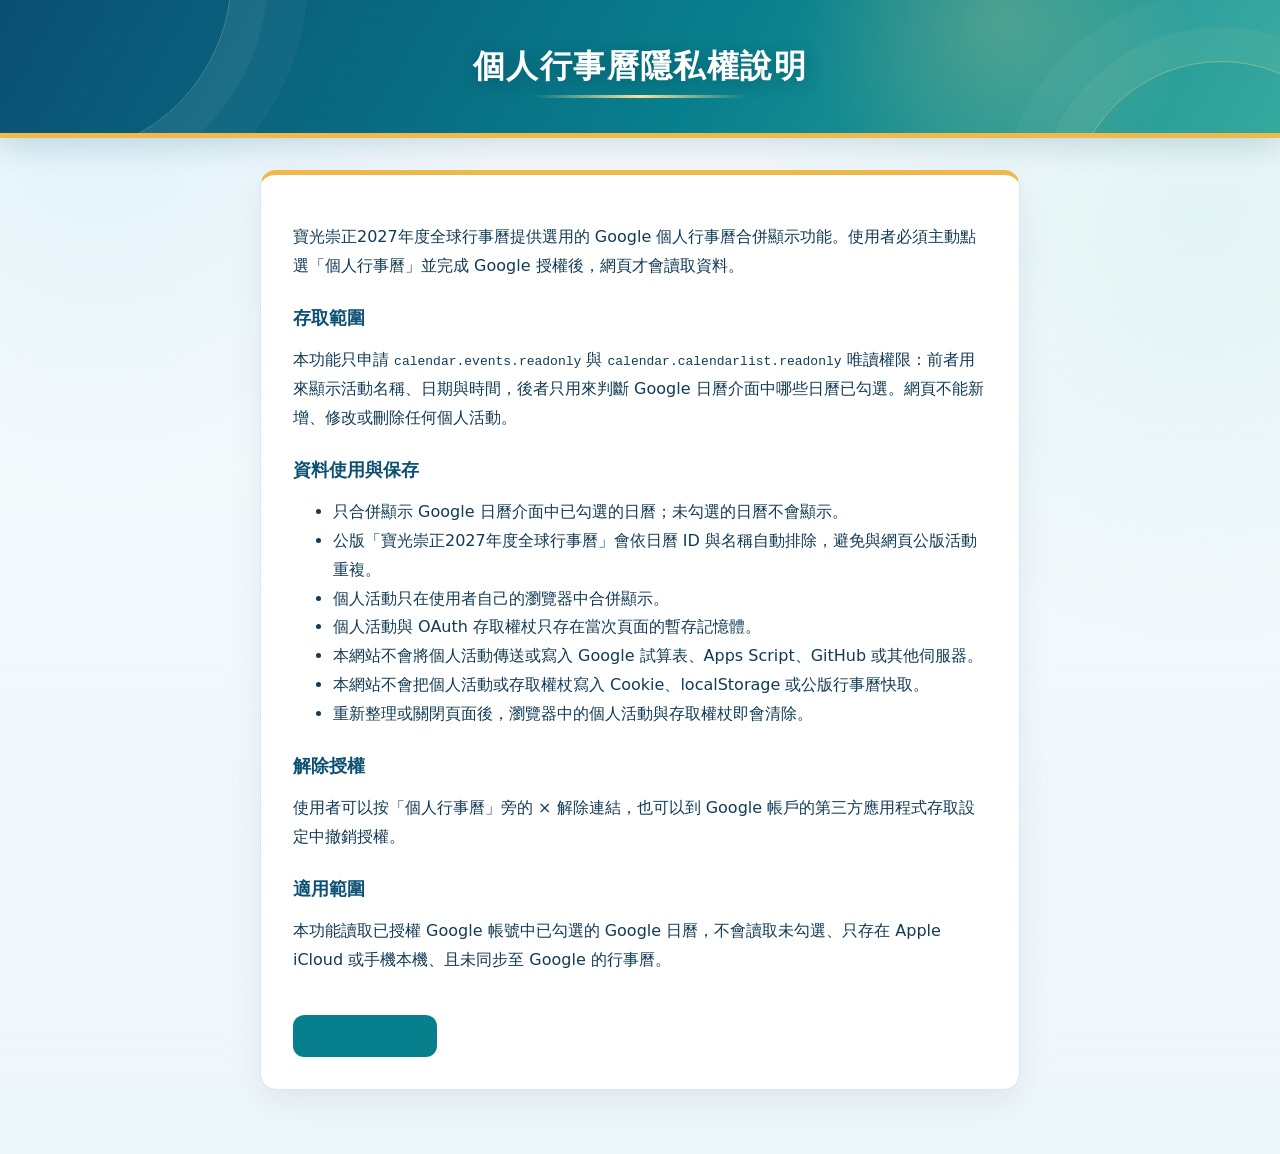
==== commit 0cee603d: "僅顯示已勾選的個人日曆並排除公版" ====
--- a/privacy.html
+++ b/privacy.html
@@ -17,10 +17,12 @@
       <p>寶光崇正2027年度全球行事曆提供選用的 Google 個人行事曆合併顯示功能。使用者必須主動點選「個人行事曆」並完成 Google 授權後，網頁才會讀取資料。</p>
 
       <h2>存取範圍</h2>
-      <p>本功能只申請 <code>calendar.events.readonly</code> 唯讀權限，用來顯示使用者 Google 主要行事曆中的活動名稱、日期與時間。網頁不能新增、修改或刪除任何個人活動。</p>
+      <p>本功能只申請 <code>calendar.events.readonly</code> 與 <code>calendar.calendarlist.readonly</code> 唯讀權限：前者用來顯示活動名稱、日期與時間，後者只用來判斷 Google 日曆介面中哪些日曆已勾選。網頁不能新增、修改或刪除任何個人活動。</p>
 
       <h2>資料使用與保存</h2>
       <ul>
+        <li>只合併顯示 Google 日曆介面中已勾選的日曆；未勾選的日曆不會顯示。</li>
+        <li>公版「寶光崇正2027年度全球行事曆」會依日曆 ID 與名稱自動排除，避免與網頁公版活動重複。</li>
         <li>個人活動只在使用者自己的瀏覽器中合併顯示。</li>
         <li>個人活動與 OAuth 存取權杖只存在當次頁面的暫存記憶體。</li>
         <li>本網站不會將個人活動傳送或寫入 Google 試算表、Apps Script、GitHub 或其他伺服器。</li>
@@ -32,7 +34,7 @@
       <p>使用者可以按「個人行事曆」旁的 × 解除連結，也可以到 Google 帳戶的第三方應用程式存取設定中撤銷授權。</p>
 
       <h2>適用範圍</h2>
-      <p>本功能讀取已授權 Google 帳號的主要行事曆，不會讀取只存在 Apple iCloud 或手機本機、且未同步至 Google 的行事曆。</p>
+      <p>本功能讀取已授權 Google 帳號中已勾選的 Google 日曆，不會讀取未勾選、只存在 Apple iCloud 或手機本機、且未同步至 Google 的行事曆。</p>
 
       <a class="privacy-back" href="./">返回全球行事曆</a>
     </article>
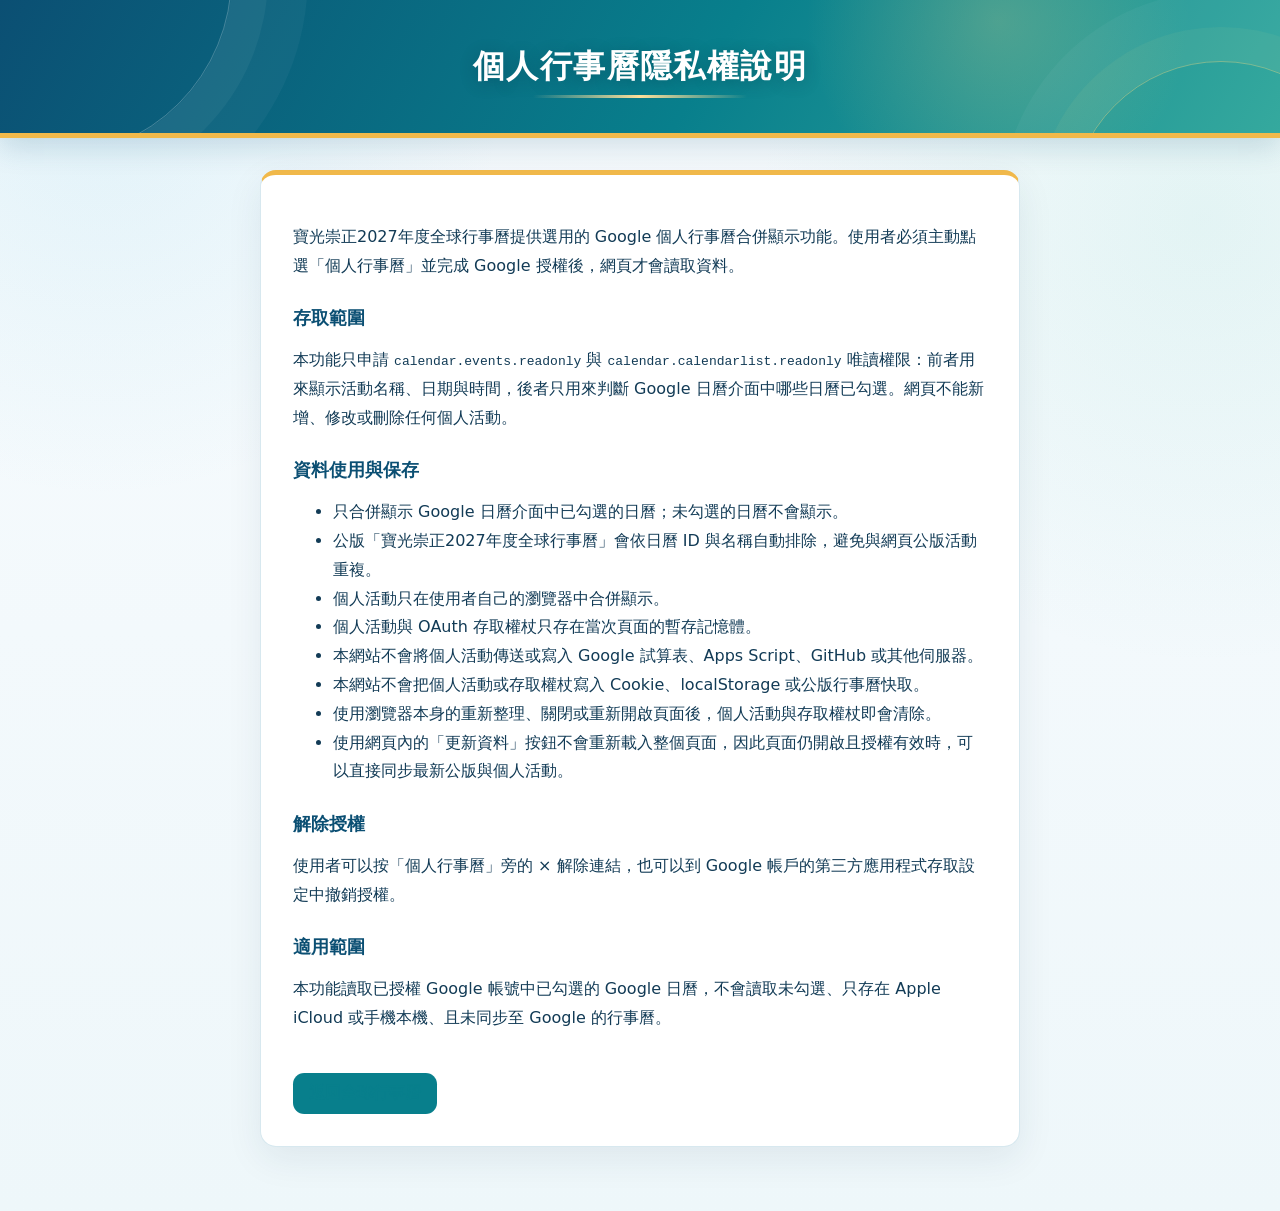
==== commit 1a53d8be: "更新按鈕同步公版與個人日曆" ====
--- a/privacy.html
+++ b/privacy.html
@@ -27,7 +27,8 @@
         <li>個人活動與 OAuth 存取權杖只存在當次頁面的暫存記憶體。</li>
         <li>本網站不會將個人活動傳送或寫入 Google 試算表、Apps Script、GitHub 或其他伺服器。</li>
         <li>本網站不會把個人活動或存取權杖寫入 Cookie、localStorage 或公版行事曆快取。</li>
-        <li>重新整理或關閉頁面後，瀏覽器中的個人活動與存取權杖即會清除。</li>
+        <li>使用瀏覽器本身的重新整理、關閉或重新開啟頁面後，個人活動與存取權杖即會清除。</li>
+        <li>使用網頁內的「更新資料」按鈕不會重新載入整個頁面，因此頁面仍開啟且授權有效時，可以直接同步最新公版與個人活動。</li>
       </ul>
 
       <h2>解除授權</h2>
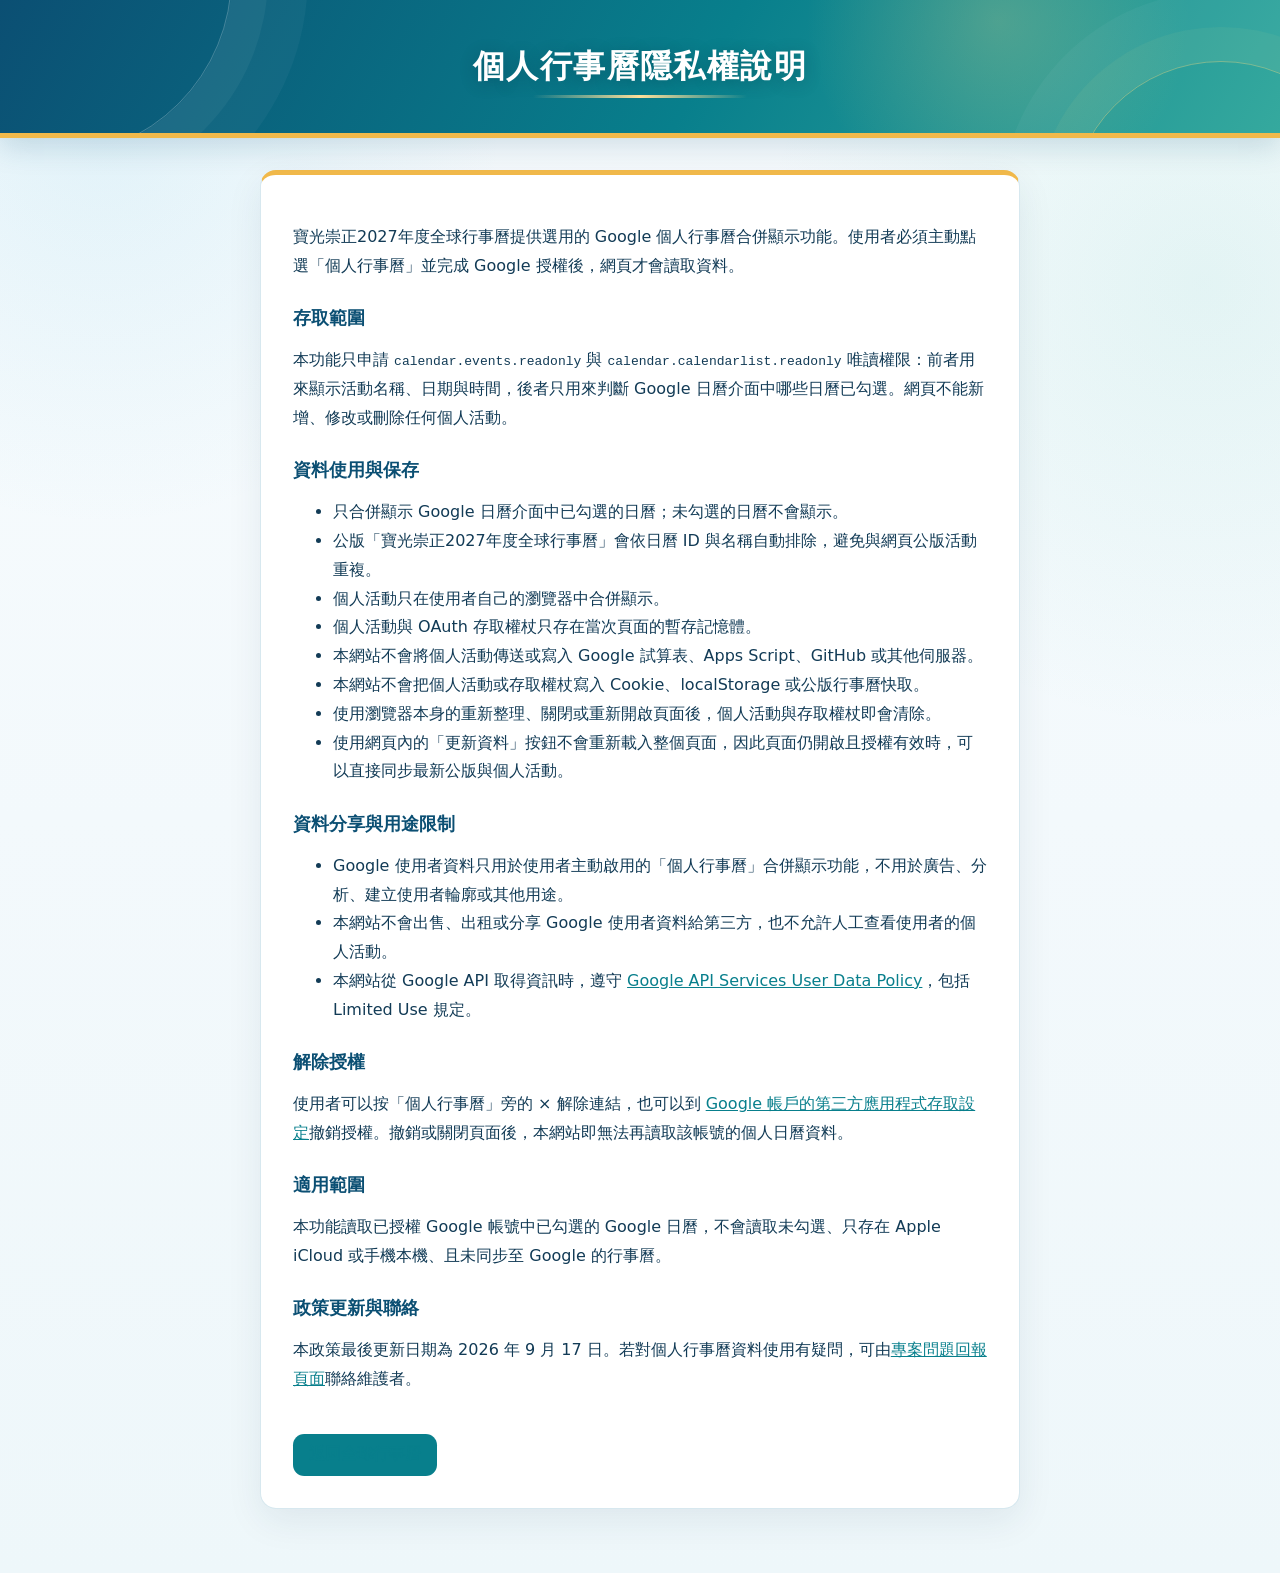
==== commit b02bf924: "docs: strengthen OAuth privacy disclosure" ====
--- a/privacy.html
+++ b/privacy.html
@@ -31,11 +31,21 @@
         <li>使用網頁內的「更新資料」按鈕不會重新載入整個頁面，因此頁面仍開啟且授權有效時，可以直接同步最新公版與個人活動。</li>
       </ul>
 
+      <h2>資料分享與用途限制</h2>
+      <ul>
+        <li>Google 使用者資料只用於使用者主動啟用的「個人行事曆」合併顯示功能，不用於廣告、分析、建立使用者輪廓或其他用途。</li>
+        <li>本網站不會出售、出租或分享 Google 使用者資料給第三方，也不允許人工查看使用者的個人活動。</li>
+        <li>本網站從 Google API 取得資訊時，遵守 <a href="https://developers.google.com/terms/api-services-user-data-policy" target="_blank" rel="noopener noreferrer">Google API Services User Data Policy</a>，包括 Limited Use 規定。</li>
+      </ul>
+
       <h2>解除授權</h2>
-      <p>使用者可以按「個人行事曆」旁的 × 解除連結，也可以到 Google 帳戶的第三方應用程式存取設定中撤銷授權。</p>
+      <p>使用者可以按「個人行事曆」旁的 × 解除連結，也可以到 <a href="https://myaccount.google.com/connections" target="_blank" rel="noopener noreferrer">Google 帳戶的第三方應用程式存取設定</a>撤銷授權。撤銷或關閉頁面後，本網站即無法再讀取該帳號的個人日曆資料。</p>
 
       <h2>適用範圍</h2>
       <p>本功能讀取已授權 Google 帳號中已勾選的 Google 日曆，不會讀取未勾選、只存在 Apple iCloud 或手機本機、且未同步至 Google 的行事曆。</p>
+
+      <h2>政策更新與聯絡</h2>
+      <p>本政策最後更新日期為 2026 年 9 月 17 日。若對個人行事曆資料使用有疑問，可由<a href="https://github.com/f216002/chongzheng-calendar-2027/issues" target="_blank" rel="noopener noreferrer">專案問題回報頁面</a>聯絡維護者。</p>
 
       <a class="privacy-back" href="./">返回全球行事曆</a>
     </article>
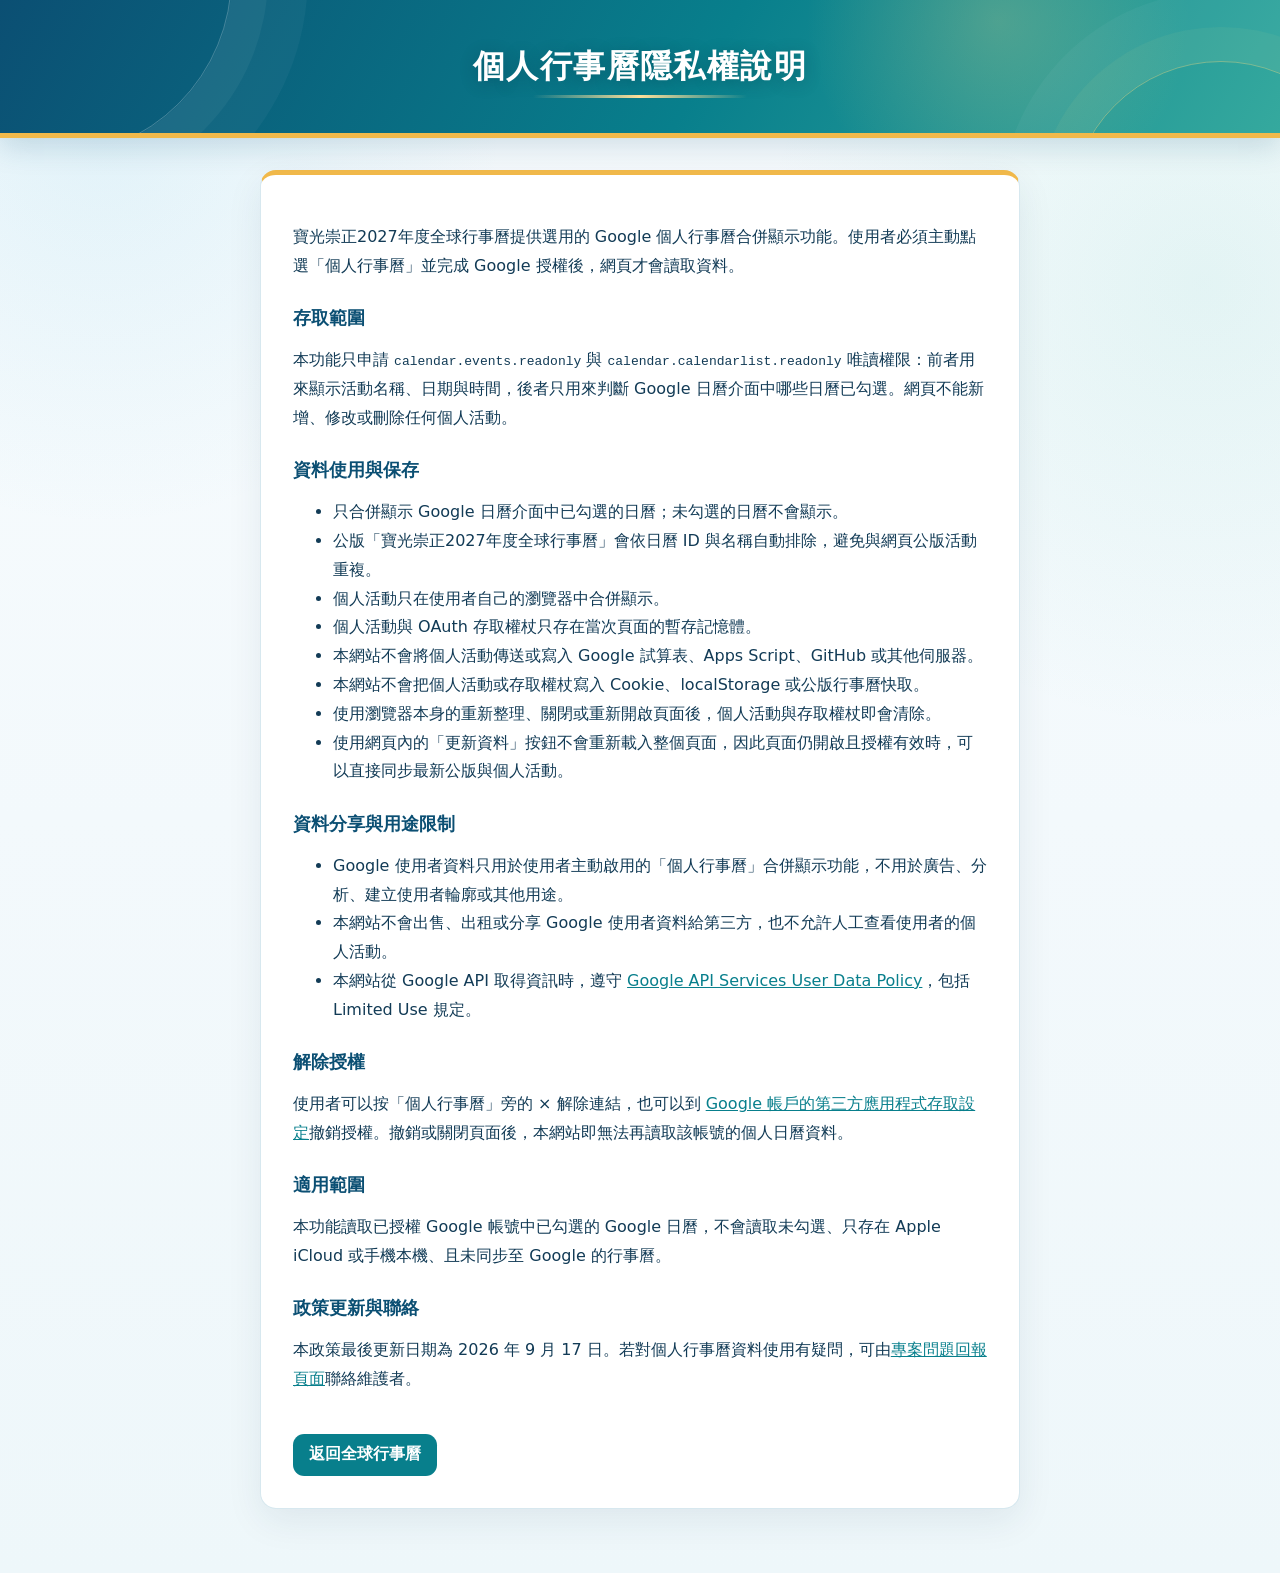
==== commit dfcddd32: "Refresh privacy page stylesheet cache" ====
--- a/privacy.html
+++ b/privacy.html
@@ -6,7 +6,7 @@
   <meta name="description" content="寶光崇正2027年度全球行事曆個人行事曆隱私權說明">
   <meta name="theme-color" content="#087f8c">
   <title>個人行事曆隱私權說明</title>
-  <link rel="stylesheet" href="styles.css?v=20260917-2">
+  <link rel="stylesheet" href="styles.css?v=20260917-3">
 </head>
 <body>
   <header class="topbar">
--- a/styles.css
+++ b/styles.css
@@ -97,7 +97,7 @@
 .privacy-card h2 { margin-top: 1.6rem; color: var(--brand-dark); font-size: 1.12rem; }
 .privacy-card p, .privacy-card li { line-height: 1.8; }
 .privacy-card a { color: var(--brand); }
-.privacy-back { display: inline-flex; margin-top: 1.5rem; padding: .65rem 1rem; color: white; background: var(--brand); border-radius: .7rem; text-decoration: none; font-weight: 700; }
+.privacy-card a.privacy-back { display: inline-flex; margin-top: 1.5rem; padding: .65rem 1rem; color: #fff; background: var(--brand); border-radius: .7rem; text-decoration: none; font-weight: 700; }
 
 @media (max-width: 760px) {
   .topbar { min-height: 92px; }
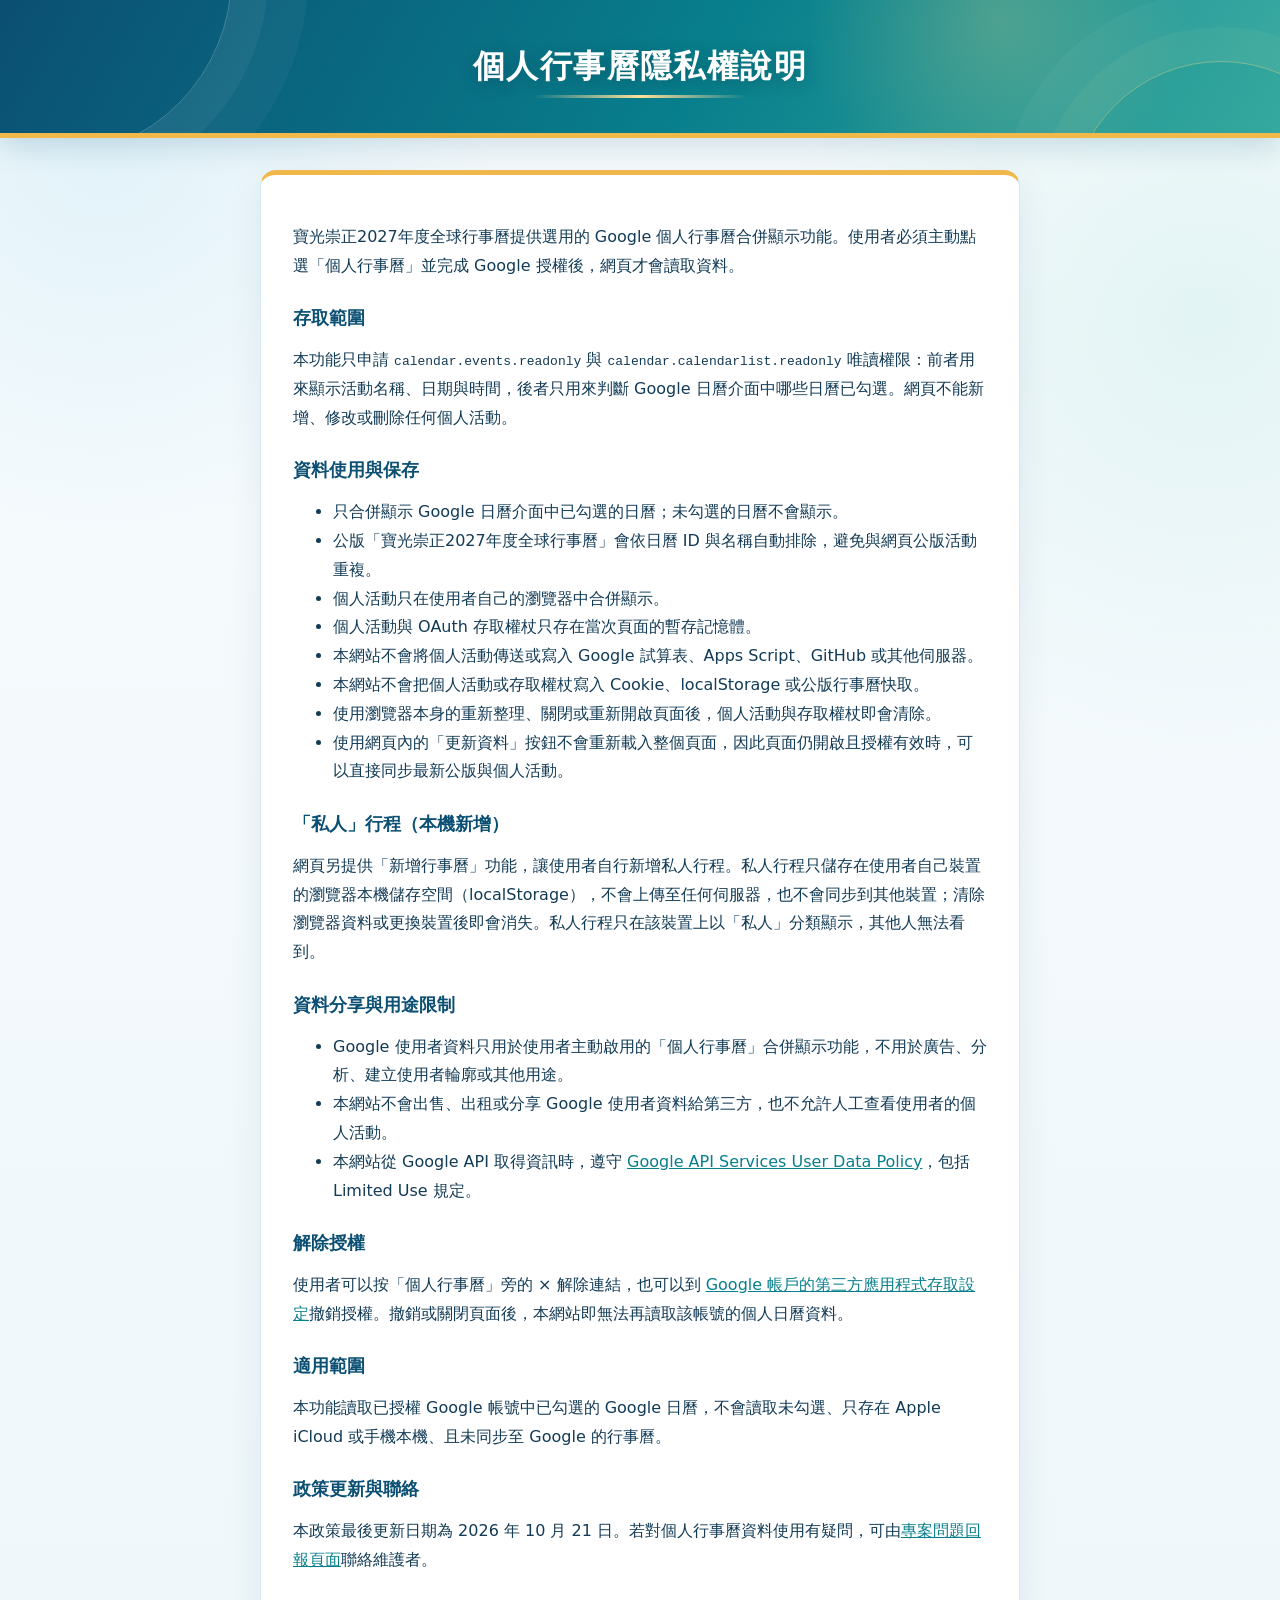
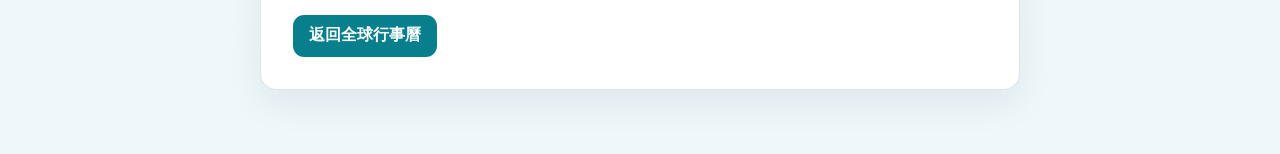
==== commit a3f2a715: "隱私說明補充私人行程本機儲存" ====
--- a/privacy.html
+++ b/privacy.html
@@ -6,7 +6,7 @@
   <meta name="description" content="寶光崇正2027年度全球行事曆個人行事曆隱私權說明">
   <meta name="theme-color" content="#087f8c">
   <title>個人行事曆隱私權說明</title>
-  <link rel="stylesheet" href="styles.css?v=20260917-3">
+  <link rel="stylesheet" href="styles.css?v=20261021-1">
 </head>
 <body>
   <header class="topbar">
@@ -31,6 +31,9 @@
         <li>使用網頁內的「更新資料」按鈕不會重新載入整個頁面，因此頁面仍開啟且授權有效時，可以直接同步最新公版與個人活動。</li>
       </ul>
 
+      <h2>「私人」行程（本機新增）</h2>
+      <p>網頁另提供「新增行事曆」功能，讓使用者自行新增私人行程。私人行程只儲存在使用者自己裝置的瀏覽器本機儲存空間（localStorage），不會上傳至任何伺服器，也不會同步到其他裝置；清除瀏覽器資料或更換裝置後即會消失。私人行程只在該裝置上以「私人」分類顯示，其他人無法看到。</p>
+
       <h2>資料分享與用途限制</h2>
       <ul>
         <li>Google 使用者資料只用於使用者主動啟用的「個人行事曆」合併顯示功能，不用於廣告、分析、建立使用者輪廓或其他用途。</li>
@@ -45,9 +48,9 @@
       <p>本功能讀取已授權 Google 帳號中已勾選的 Google 日曆，不會讀取未勾選、只存在 Apple iCloud 或手機本機、且未同步至 Google 的行事曆。</p>
 
       <h2>政策更新與聯絡</h2>
-      <p>本政策最後更新日期為 2026 年 9 月 17 日。若對個人行事曆資料使用有疑問，可由<a href="https://github.com/f216002/chongzheng-calendar-2027/issues" target="_blank" rel="noopener noreferrer">專案問題回報頁面</a>聯絡維護者。</p>
+      <p>本政策最後更新日期為 2026 年 10 月 21 日。若對個人行事曆資料使用有疑問，可由<a href="https://github.com/f216002/chongzheng-calendar-2027/issues" target="_blank" rel="noopener noreferrer">專案問題回報頁面</a>聯絡維護者。</p>
 
-      <a class="privacy-back" href="./">返回全球行事曆</a>
+      <a class="privacy-back" href="./" style="color:#ffffff !important;-webkit-text-fill-color:#ffffff !important;opacity:1 !important;"><span style="color:#ffffff !important;-webkit-text-fill-color:#ffffff !important;">返回全球行事曆</span></a>
     </article>
   </main>
 </body>
--- a/styles.css
+++ b/styles.css
@@ -1599,3 +1599,16 @@
 .personal-event {
   background: linear-gradient(100deg, color-mix(in srgb, var(--event-color), white 88%), white 52%);
 }
+
+/* 私人行程（本機新增） */
+.private-event-form { display: grid; gap: 0.8rem; margin-top: 0.6rem; }
+.private-event-form label { display: grid; gap: 0.3rem; font-weight: 650; font-size: 0.92rem; }
+.private-event-form input { padding: 0.55rem 0.65rem; border: 1px solid var(--line); border-radius: 0.55rem; font: inherit; background: #fff; width: 100%; box-sizing: border-box; }
+.private-event-form input:focus-visible { outline: 3px solid #8fc8e7; outline-offset: 1px; }
+.private-time-row { display: grid; grid-template-columns: 1fr 1fr; gap: 0.8rem; }
+.private-form-actions { display: flex; justify-content: flex-end; gap: 0.6rem; }
+.private-form-actions button { padding: 0.55rem 1.1rem; border-radius: 999px; border: 1px solid var(--line); background: #f8fafb; cursor: pointer; font: inherit; }
+.private-form-actions .private-save { background: #087f8c; border-color: #087f8c; color: #fff; font-weight: 700; }
+.event-meta { margin: 0.3rem 0 0; color: var(--muted); font-size: 0.85rem; }
+.private-event-delete { position: absolute; top: 0.3rem; right: 0.4rem; width: 1.7rem; height: 1.7rem; padding: 0; border: 0; border-radius: 50%; background: transparent; color: #b3261e; font-size: 1.1rem; line-height: 1; cursor: pointer; }
+.private-event-delete:hover { background: rgba(179, 38, 30, 0.1); }
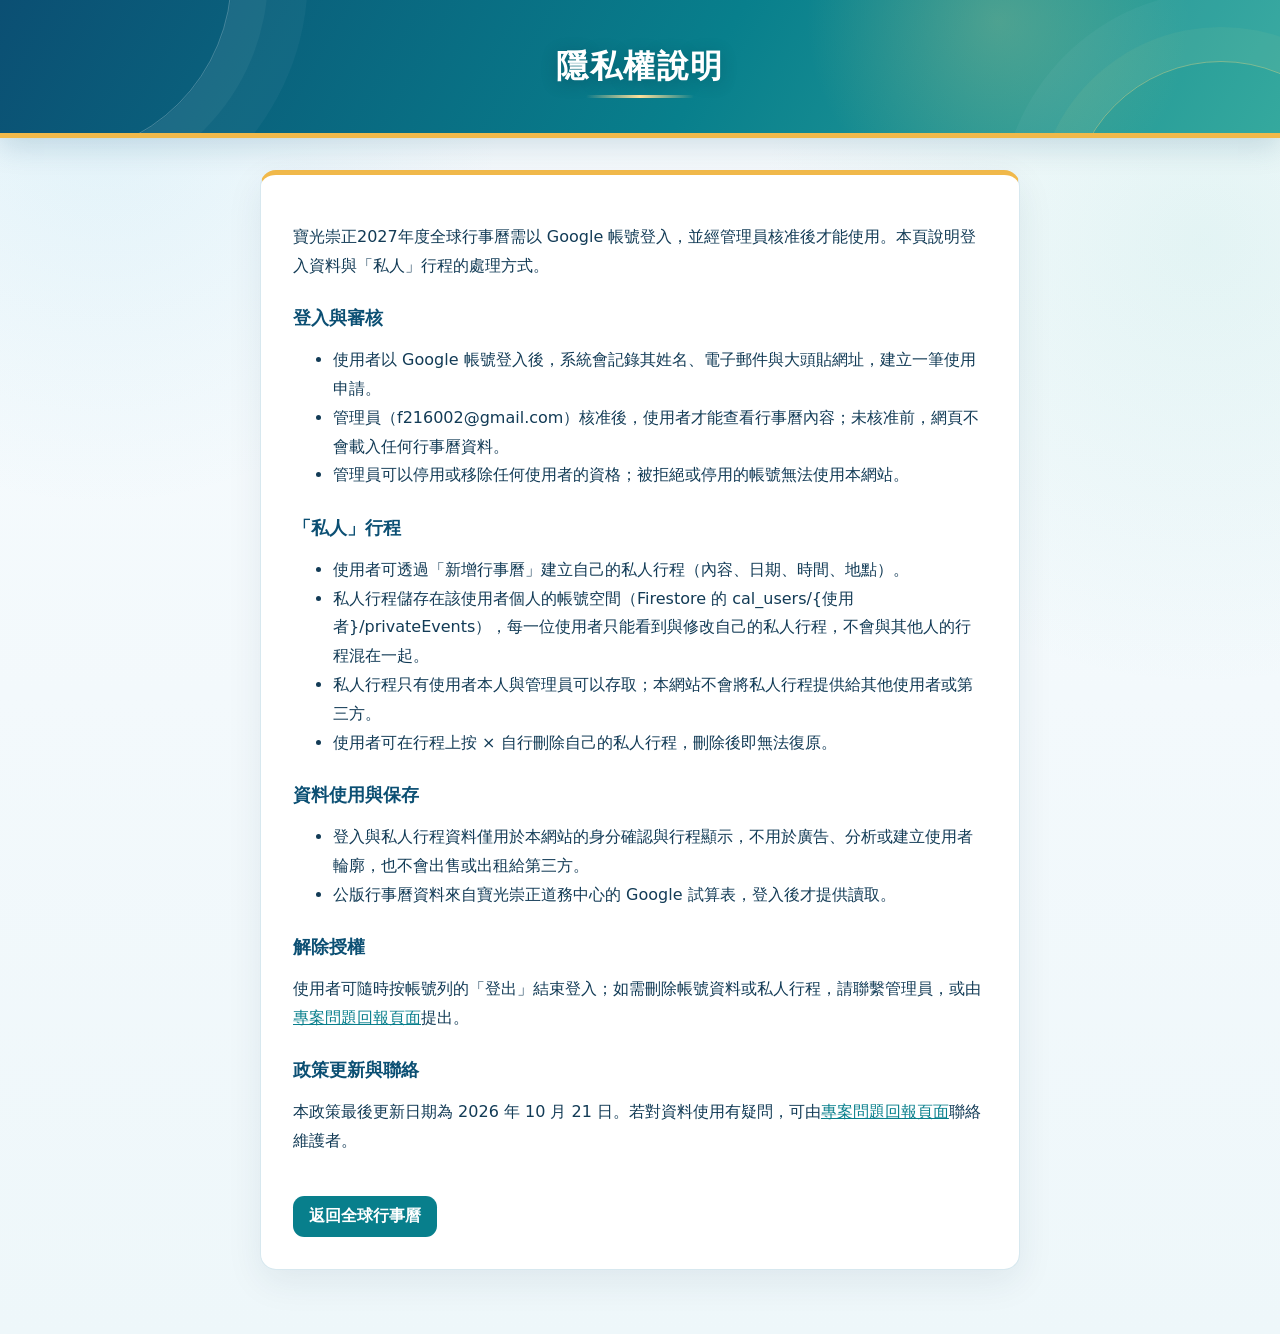
==== commit cbddf14c: "隱私說明改版: 登入審核與私人行程" ====
--- a/privacy.html
+++ b/privacy.html
@@ -3,52 +3,45 @@
 <head>
   <meta charset="utf-8">
   <meta name="viewport" content="width=device-width,initial-scale=1,viewport-fit=cover">
-  <meta name="description" content="寶光崇正2027年度全球行事曆個人行事曆隱私權說明">
+  <meta name="description" content="寶光崇正2027年度全球行事曆隱私權說明">
   <meta name="theme-color" content="#087f8c">
-  <title>個人行事曆隱私權說明</title>
-  <link rel="stylesheet" href="styles.css?v=20261021-1">
+  <title>隱私權說明</title>
+  <link rel="stylesheet" href="styles.css?v=20261021-2">
 </head>
 <body>
   <header class="topbar">
-    <div class="topbar-title"><h1>個人行事曆隱私權說明</h1></div>
+    <div class="topbar-title"><h1>隱私權說明</h1></div>
   </header>
   <main class="privacy-page">
     <article class="privacy-card">
-      <p>寶光崇正2027年度全球行事曆提供選用的 Google 個人行事曆合併顯示功能。使用者必須主動點選「個人行事曆」並完成 Google 授權後，網頁才會讀取資料。</p>
+      <p>寶光崇正2027年度全球行事曆需以 Google 帳號登入，並經管理員核准後才能使用。本頁說明登入資料與「私人」行程的處理方式。</p>
 
-      <h2>存取範圍</h2>
-      <p>本功能只申請 <code>calendar.events.readonly</code> 與 <code>calendar.calendarlist.readonly</code> 唯讀權限：前者用來顯示活動名稱、日期與時間，後者只用來判斷 Google 日曆介面中哪些日曆已勾選。網頁不能新增、修改或刪除任何個人活動。</p>
+      <h2>登入與審核</h2>
+      <ul>
+        <li>使用者以 Google 帳號登入後，系統會記錄其姓名、電子郵件與大頭貼網址，建立一筆使用申請。</li>
+        <li>管理員（f216002@gmail.com）核准後，使用者才能查看行事曆內容；未核准前，網頁不會載入任何行事曆資料。</li>
+        <li>管理員可以停用或移除任何使用者的資格；被拒絕或停用的帳號無法使用本網站。</li>
+      </ul>
+
+      <h2>「私人」行程</h2>
+      <ul>
+        <li>使用者可透過「新增行事曆」建立自己的私人行程（內容、日期、時間、地點）。</li>
+        <li>私人行程儲存在該使用者個人的帳號空間（Firestore 的 cal_users/{使用者}/privateEvents），每一位使用者只能看到與修改自己的私人行程，不會與其他人的行程混在一起。</li>
+        <li>私人行程只有使用者本人與管理員可以存取；本網站不會將私人行程提供給其他使用者或第三方。</li>
+        <li>使用者可在行程上按 × 自行刪除自己的私人行程，刪除後即無法復原。</li>
+      </ul>
 
       <h2>資料使用與保存</h2>
       <ul>
-        <li>只合併顯示 Google 日曆介面中已勾選的日曆；未勾選的日曆不會顯示。</li>
-        <li>公版「寶光崇正2027年度全球行事曆」會依日曆 ID 與名稱自動排除，避免與網頁公版活動重複。</li>
-        <li>個人活動只在使用者自己的瀏覽器中合併顯示。</li>
-        <li>個人活動與 OAuth 存取權杖只存在當次頁面的暫存記憶體。</li>
-        <li>本網站不會將個人活動傳送或寫入 Google 試算表、Apps Script、GitHub 或其他伺服器。</li>
-        <li>本網站不會把個人活動或存取權杖寫入 Cookie、localStorage 或公版行事曆快取。</li>
-        <li>使用瀏覽器本身的重新整理、關閉或重新開啟頁面後，個人活動與存取權杖即會清除。</li>
-        <li>使用網頁內的「更新資料」按鈕不會重新載入整個頁面，因此頁面仍開啟且授權有效時，可以直接同步最新公版與個人活動。</li>
-      </ul>
-
-      <h2>「私人」行程（本機新增）</h2>
-      <p>網頁另提供「新增行事曆」功能，讓使用者自行新增私人行程。私人行程只儲存在使用者自己裝置的瀏覽器本機儲存空間（localStorage），不會上傳至任何伺服器，也不會同步到其他裝置；清除瀏覽器資料或更換裝置後即會消失。私人行程只在該裝置上以「私人」分類顯示，其他人無法看到。</p>
-
-      <h2>資料分享與用途限制</h2>
-      <ul>
-        <li>Google 使用者資料只用於使用者主動啟用的「個人行事曆」合併顯示功能，不用於廣告、分析、建立使用者輪廓或其他用途。</li>
-        <li>本網站不會出售、出租或分享 Google 使用者資料給第三方，也不允許人工查看使用者的個人活動。</li>
-        <li>本網站從 Google API 取得資訊時，遵守 <a href="https://developers.google.com/terms/api-services-user-data-policy" target="_blank" rel="noopener noreferrer">Google API Services User Data Policy</a>，包括 Limited Use 規定。</li>
+        <li>登入與私人行程資料僅用於本網站的身分確認與行程顯示，不用於廣告、分析或建立使用者輪廓，也不會出售或出租給第三方。</li>
+        <li>公版行事曆資料來自寶光崇正道務中心的 Google 試算表，登入後才提供讀取。</li>
       </ul>
 
       <h2>解除授權</h2>
-      <p>使用者可以按「個人行事曆」旁的 × 解除連結，也可以到 <a href="https://myaccount.google.com/connections" target="_blank" rel="noopener noreferrer">Google 帳戶的第三方應用程式存取設定</a>撤銷授權。撤銷或關閉頁面後，本網站即無法再讀取該帳號的個人日曆資料。</p>
-
-      <h2>適用範圍</h2>
-      <p>本功能讀取已授權 Google 帳號中已勾選的 Google 日曆，不會讀取未勾選、只存在 Apple iCloud 或手機本機、且未同步至 Google 的行事曆。</p>
+      <p>使用者可隨時按帳號列的「登出」結束登入；如需刪除帳號資料或私人行程，請聯繫管理員，或由<a href="https://github.com/f216002/chongzheng-calendar-2027/issues" target="_blank" rel="noopener noreferrer">專案問題回報頁面</a>提出。</p>
 
       <h2>政策更新與聯絡</h2>
-      <p>本政策最後更新日期為 2026 年 10 月 21 日。若對個人行事曆資料使用有疑問，可由<a href="https://github.com/f216002/chongzheng-calendar-2027/issues" target="_blank" rel="noopener noreferrer">專案問題回報頁面</a>聯絡維護者。</p>
+      <p>本政策最後更新日期為 2026 年 10 月 21 日。若對資料使用有疑問，可由<a href="https://github.com/f216002/chongzheng-calendar-2027/issues" target="_blank" rel="noopener noreferrer">專案問題回報頁面</a>聯絡維護者。</p>
 
       <a class="privacy-back" href="./" style="color:#ffffff !important;-webkit-text-fill-color:#ffffff !important;opacity:1 !important;"><span style="color:#ffffff !important;-webkit-text-fill-color:#ffffff !important;">返回全球行事曆</span></a>
     </article>
--- a/styles.css
+++ b/styles.css
@@ -1603,7 +1603,8 @@
 /* 私人行程（本機新增） */
 .private-event-form { display: grid; gap: 0.8rem; margin-top: 0.6rem; }
 .private-event-form label { display: grid; gap: 0.3rem; font-weight: 650; font-size: 0.92rem; }
-.private-event-form input { padding: 0.55rem 0.65rem; border: 1px solid var(--line); border-radius: 0.55rem; font: inherit; background: #fff; width: 100%; box-sizing: border-box; }
+.private-event-form input, .private-event-form select, .private-event-form textarea { padding: 0.55rem 0.65rem; border: 1px solid var(--line); border-radius: 0.55rem; font: inherit; background: #fff; width: 100%; box-sizing: border-box; }
+.private-event-form textarea { resize: vertical; }
 .private-event-form input:focus-visible { outline: 3px solid #8fc8e7; outline-offset: 1px; }
 .private-time-row { display: grid; grid-template-columns: 1fr 1fr; gap: 0.8rem; }
 .private-form-actions { display: flex; justify-content: flex-end; gap: 0.6rem; }
@@ -1612,3 +1613,51 @@
 .event-meta { margin: 0.3rem 0 0; color: var(--muted); font-size: 0.85rem; }
 .private-event-delete { position: absolute; top: 0.3rem; right: 0.4rem; width: 1.7rem; height: 1.7rem; padding: 0; border: 0; border-radius: 50%; background: transparent; color: #b3261e; font-size: 1.1rem; line-height: 1; cursor: pointer; }
 .private-event-delete:hover { background: rgba(179, 38, 30, 0.1); }
+
+/* 登入閘門與帳號列（2026-10-21） */
+body.gate-open { overflow: hidden; }
+.auth-gate { position: fixed; inset: 0; z-index: 3000; display: grid; place-items: center; padding: 1rem; background: linear-gradient(160deg, #e8f4f6, #fdf6ec); }
+.auth-gate[hidden] { display: none; }
+.auth-gate-card { background: #fff; border: 1px solid var(--line); border-radius: 1rem; box-shadow: 0 18px 50px rgba(7, 47, 71, 0.16); max-width: 430px; width: 100%; padding: 1.8rem 1.6rem; text-align: center; }
+.auth-gate-card h2 { margin: 0 0 0.7rem; font-size: 1.3rem; color: #102f47; }
+.auth-gate-desc { margin: 0 0 1.2rem; color: var(--muted); line-height: 1.7; font-size: 0.94rem; }
+.cal-signin-button { font: inherit; font-weight: 700; cursor: pointer; width: 100%; padding: 0.75rem 1rem; border-radius: 999px; border: 1px solid #dadce0; background: #fff; color: #1f1f1f; box-shadow: 0 2px 8px rgba(0,0,0,0.08); }
+.cal-signin-button:hover { background: #f6f9fe; }
+.cal-signin-button:disabled { opacity: 0.6; cursor: wait; }
+.cal-signin-button[hidden] { display: none; }
+.auth-message { min-height: 1.5em; margin: 0.9rem 0 0; color: #315e78; font-size: 0.92rem; line-height: 1.6; }
+.auth-message.error { color: #b3261e; }
+.cal-gate-signout { margin-top: 0.6rem; font: inherit; cursor: pointer; padding: 0.45rem 1.1rem; border-radius: 999px; border: 1px solid var(--line); background: #f8fafb; }
+.cal-gate-signout[hidden] { display: none; }
+.account-bar { display: flex; align-items: center; gap: 0.55rem; max-width: 1180px; margin: 0.6rem auto 0; padding: 0.45rem 0.9rem; background: #fff; border: 1px solid var(--line); border-radius: 999px; box-shadow: 0 4px 14px rgba(7, 47, 71, 0.06); font-size: 0.9rem; }
+.account-bar[hidden] { display: none; }
+.account-photo { width: 28px; height: 28px; border-radius: 50%; }
+.account-name { font-weight: 700; color: #102f47; }
+.account-email { color: var(--muted); overflow: hidden; text-overflow: ellipsis; white-space: nowrap; }
+.account-spacer { flex: 1; }
+.account-button { font: inherit; cursor: pointer; padding: 0.35rem 0.85rem; border-radius: 999px; border: 1px solid var(--line); background: #f8fafb; white-space: nowrap; }
+.account-button.admin { background: #087f8c; border-color: #087f8c; color: #fff; font-weight: 700; }
+
+/* 審核管理（2026-10-21） */
+.admin-dialog { max-width: 560px; width: 100%; max-height: 86vh; overflow-y: auto; }
+.admin-status { color: var(--muted); font-size: 0.9rem; }
+.admin-section-title { margin: 1rem 0 0.5rem; font-size: 1rem; color: #102f47; }
+.admin-list { display: grid; gap: 0.5rem; }
+.admin-row { display: flex; align-items: center; gap: 0.7rem; padding: 0.55rem 0.7rem; border: 1px solid var(--line); border-radius: 0.65rem; background: #fbfdfe; }
+.admin-row-info { display: grid; flex: 1; min-width: 0; }
+.admin-row-info span { color: var(--muted); font-size: 0.85rem; overflow: hidden; text-overflow: ellipsis; white-space: nowrap; }
+.admin-row-actions { display: flex; gap: 0.4rem; }
+.admin-row-actions button { font: inherit; cursor: pointer; padding: 0.35rem 0.8rem; border-radius: 999px; border: 1px solid var(--line); background: #fff; white-space: nowrap; }
+.admin-row-actions .admin-approve { background: #087f8c; border-color: #087f8c; color: #fff; font-weight: 700; }
+.admin-row-actions .admin-reject { color: #b3261e; }
+.admin-empty { color: var(--muted); font-size: 0.9rem; margin: 0.2rem 0; }
+
+/* 私人行程 v2（2026-10-21）：提醒橫幅、會議與 Google 日曆連結、備註 */
+.reminder-bar { max-width: 1180px; margin: 0.6rem auto 0; padding: 0.6rem 0.9rem; background: #fff8e1; border: 1px solid #f0d48a; border-radius: 0.8rem; display: grid; gap: 0.4rem; }
+.reminder-bar[hidden] { display: none; }
+.reminder-item { display: flex; align-items: center; gap: 0.6rem; font-size: 0.92rem; color: #5d4037; }
+.reminder-item span { flex: 1; }
+.reminder-dismiss { font: inherit; cursor: pointer; border: 1px solid #e0c078; background: #fff; border-radius: 999px; width: 1.6rem; height: 1.6rem; line-height: 1; color: #8d6e00; }
+.event-meeting { display: inline-block; margin-top: 0.35rem; font-size: 0.85rem; font-weight: 700; color: #087f8c; }
+.event-gcal { display: inline-block; margin-top: 0.35rem; margin-left: 0.7rem; font-size: 0.85rem; color: #315e78; }
+.event-notes { margin: 0.3rem 0 0; color: var(--muted); font-size: 0.85rem; white-space: pre-line; }
